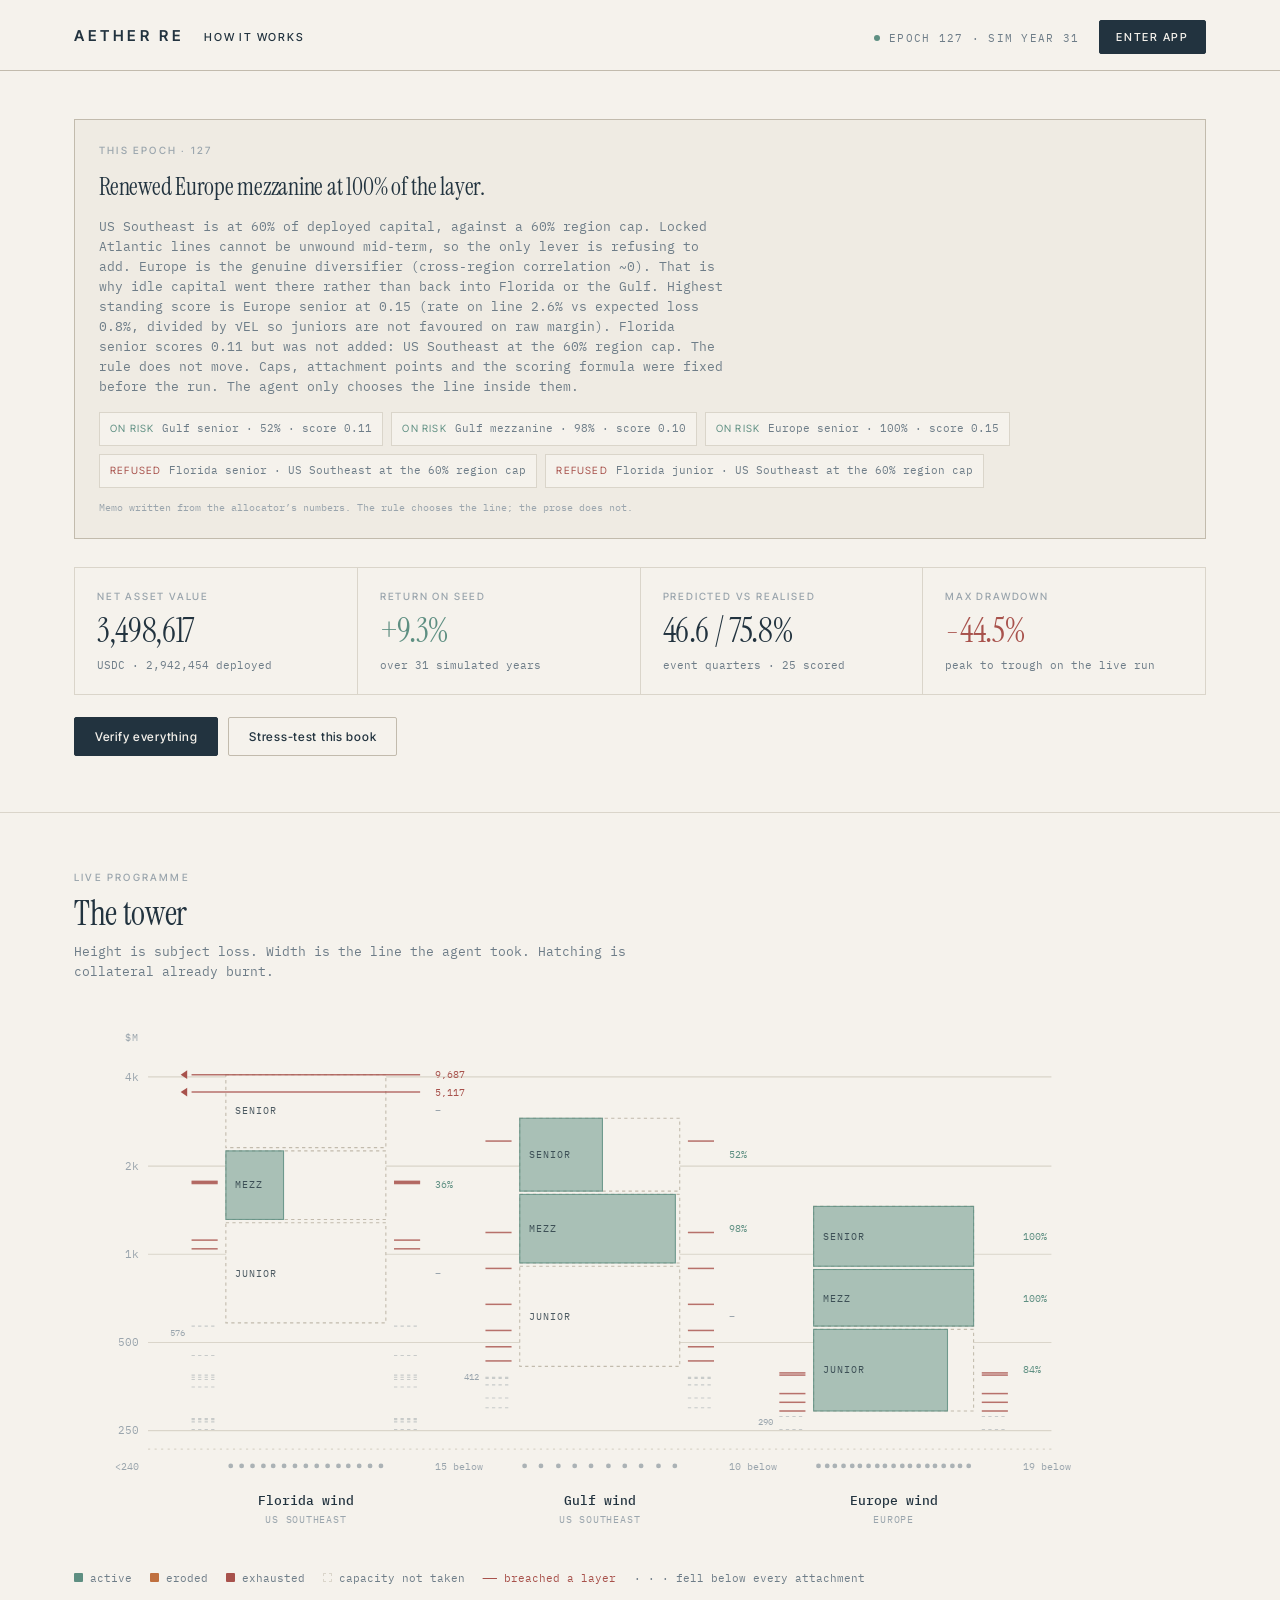
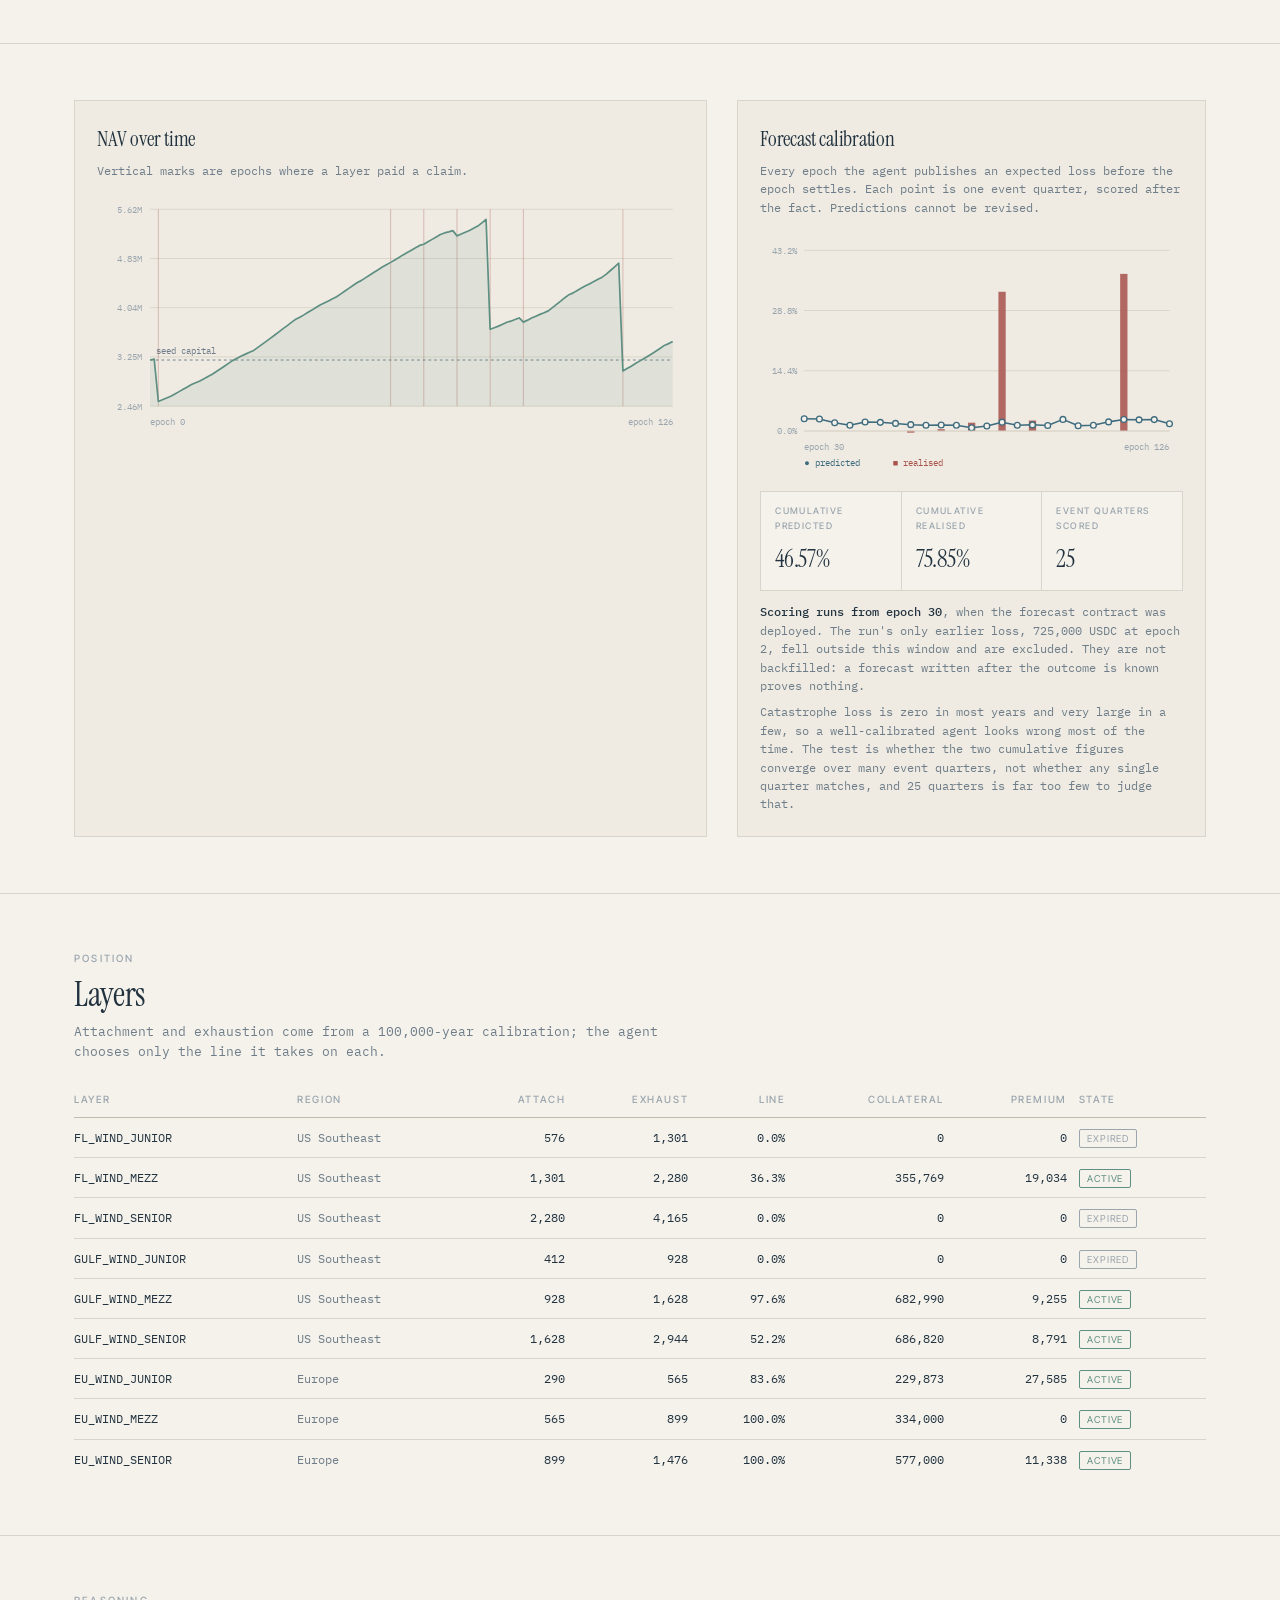
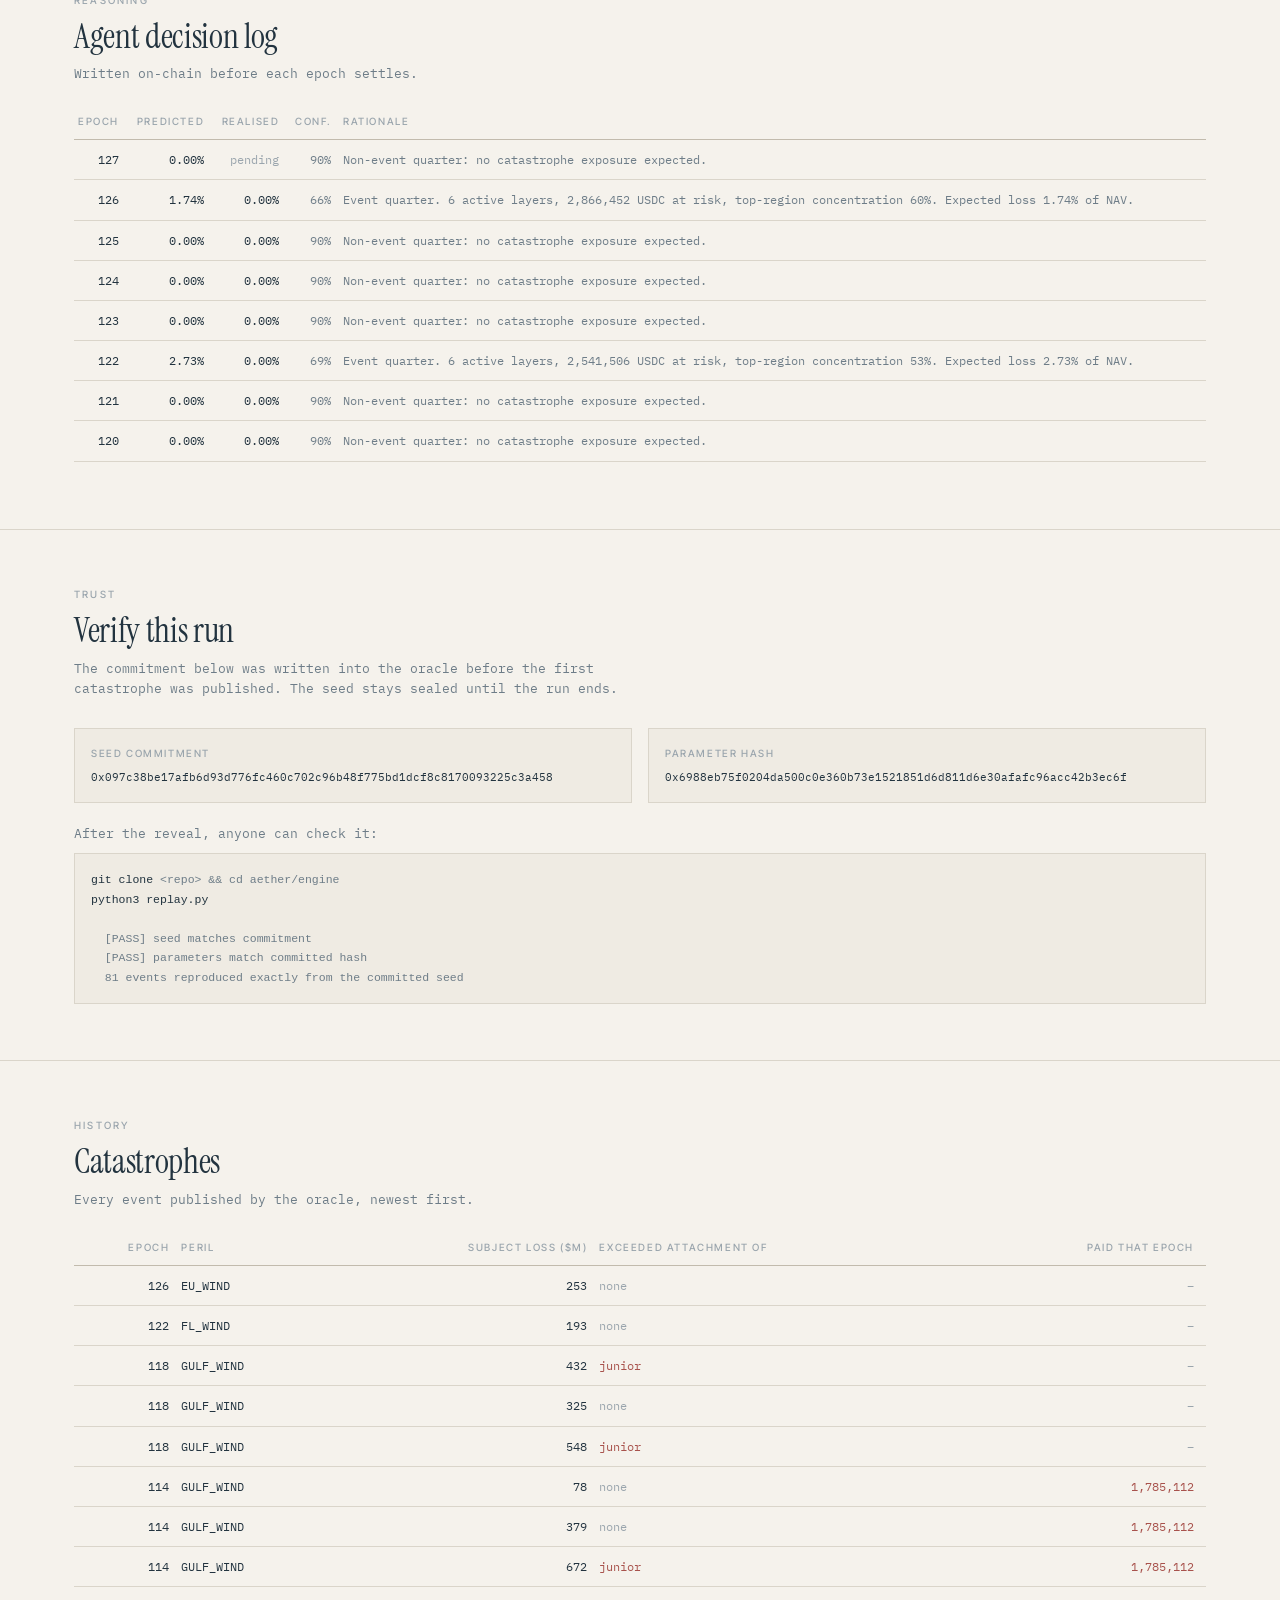
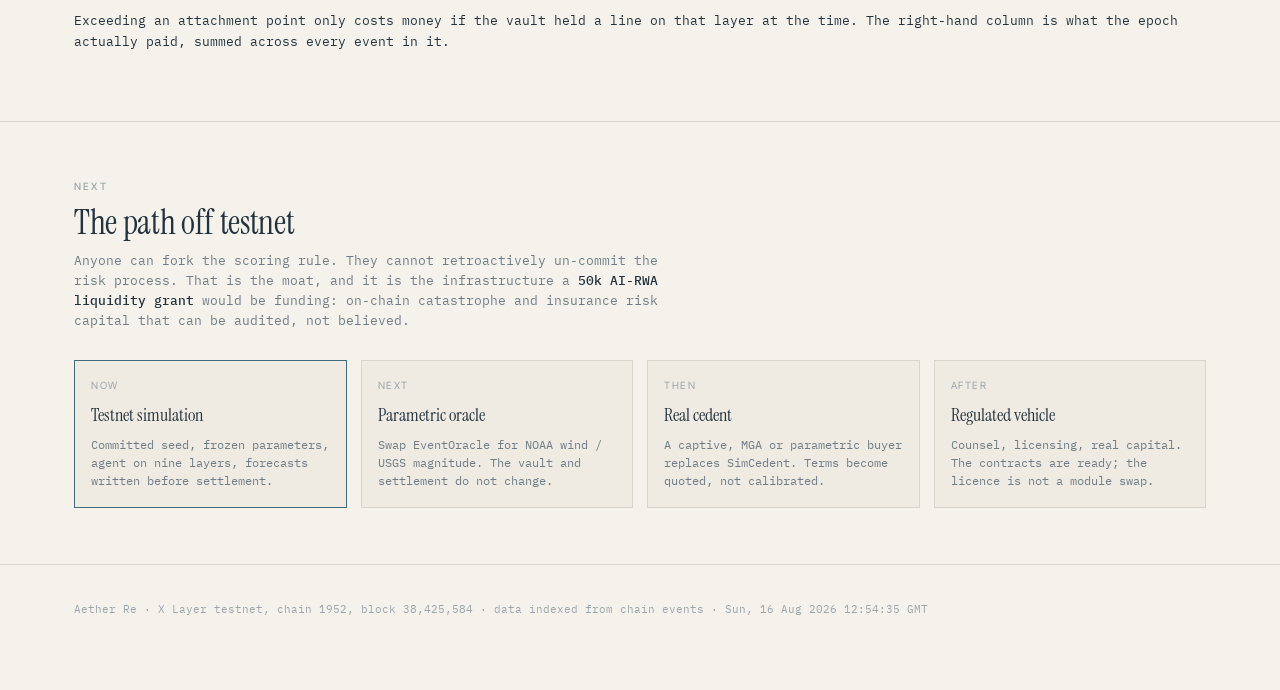
==== dashboard/book.html @ 7426221d "Split the site: a quiet landing, Enter app for deposit and position, and a How it works page." ====
<!DOCTYPE html>
<html lang="en">
<head>
<meta charset="utf-8">
<meta name="viewport" content="width=device-width, initial-scale=1">
<title>Aether Re: how it works</title>
<link rel="preconnect" href="https://fonts.googleapis.com">
<link rel="preconnect" href="https://fonts.gstatic.com" crossorigin>
<link href="https://fonts.googleapis.com/css2?family=Instrument+Serif:ital@0;1&family=Inter+Tight:wght@400;500;600&family=IBM+Plex+Mono:wght@300;400;500&display=swap" rel="stylesheet">
<style>
:root{
  /* drawn from the mark: warm paper, navy ink, sage */
  --ground:#F5F2EC;
  --surface:#EFEBE3;
  --surface-2:#E7E2D8;
  --rule:#DAD5CA;
  --rule-strong:#C2BBAD;
  --text:#22333F;
  --muted:#6E7D88;
  --dim:#9AA5AD;

  --safe:#5E8F82;      /* sage, from the mark */
  --attached:#B8893C;
  --eroding:#C0703F;
  --exhausted:#A8524C;
  --agent:#3E6B7E;

  --mono:"IBM Plex Mono",ui-monospace,SFMono-Regular,Menlo,monospace;
  --display:"Instrument Serif",Georgia,serif;
  --sans:"Inter Tight","Helvetica Neue",Arial,sans-serif;
}
*{box-sizing:border-box}
html{-webkit-text-size-adjust:100%}
html,body{width:100%;max-width:100%;overflow-x:hidden}
body{
  margin:0;background:var(--ground);color:var(--text);
  font-family:var(--mono);font-size:13px;font-weight:400;line-height:1.6;
  -webkit-font-smoothing:antialiased;
}
a{color:var(--agent);text-decoration:none;border-bottom:1px solid rgba(62,107,126,.35)}
a:hover,a:focus-visible{border-bottom-color:var(--agent)}
:focus-visible{outline:2px solid var(--agent);outline-offset:2px}

.wrap{width:100%;max-width:1180px;margin:0 auto;padding:0 24px;
  box-sizing:border-box}

/* ---- masthead ---- */
.masthead{border-bottom:1px solid var(--rule-strong);background:var(--ground);
  position:sticky;top:0;z-index:20}
.masthead .wrap{display:flex;align-items:baseline;gap:20px;
  flex-wrap:wrap;padding-top:20px;padding-bottom:16px}
.wordmark{font-family:var(--sans);font-weight:600;font-size:15px;
  letter-spacing:.24em;text-transform:uppercase;margin:0}
a.wordmark{color:var(--text);border:none}
.wordmark span{color:var(--muted);font-weight:400;letter-spacing:.14em}
.chain{color:var(--dim);font-size:10.5px;letter-spacing:.12em;text-transform:uppercase}
.epoch-badge{margin-left:auto;display:flex;align-items:center;gap:9px;
  font-size:10.5px;letter-spacing:.12em;text-transform:uppercase;color:var(--muted)}
.pulse{width:6px;height:6px;border-radius:50%;background:var(--safe);
  box-shadow:0 0 0 0 rgba(94,143,130,.5);animation:pulse 2.4s infinite}
@keyframes pulse{70%{box-shadow:0 0 0 7px rgba(94,143,130,0)}
  100%{box-shadow:0 0 0 0 rgba(94,143,130,0)}}

/* ---- simulation disclosure ---- */
.disclosure{background:var(--surface);border-bottom:1px solid var(--rule);
  font-size:11.5px;color:var(--muted)}
.disclosure .wrap{padding:11px 24px}
.lede,.disclosure .wrap{overflow-wrap:break-word;word-wrap:break-word}
.disclosure strong{color:var(--text);font-weight:500}

/* ---- sections ---- */
section{padding:56px 0;border-bottom:1px solid var(--rule)}
.eyebrow{font-size:10px;letter-spacing:.22em;text-transform:uppercase;
  color:var(--dim);margin:0 0 10px;font-family:var(--sans);font-weight:500}
h2{font-family:var(--display);font-weight:400;font-size:34px;
  letter-spacing:-.01em;margin:0 0 8px;line-height:1.1}
.lede{color:var(--muted);margin:0 0 30px;max-width:74ch;font-size:12.5px}
.lede b{color:var(--text);font-weight:500}
.sitenav{display:flex;gap:20px;font-family:var(--sans);font-size:11px;font-weight:500;
  letter-spacing:.16em;text-transform:uppercase}
.sitenav a{border:none;color:var(--dim)}
.sitenav a:hover{color:var(--text)}
.sitenav a[aria-current="page"]{color:var(--text)}
.enter{margin-left:0;position:relative}
.enter-btn{font-family:var(--sans);font-size:11px;font-weight:500;letter-spacing:.16em;
  text-transform:uppercase;background:var(--text);color:var(--ground);
  border:1px solid var(--text);padding:9px 16px;border-radius:2px;cursor:pointer}
.enter-btn:hover{background:#2C4150;border-color:#2C4150}
.enter-menu{position:absolute;right:0;top:calc(100% + 8px);min-width:168px;
  background:var(--ground);border:1px solid var(--rule-strong);padding:6px 0;z-index:30}
.enter-menu a{display:block;padding:10px 16px;border:none;color:var(--text);
  font-family:var(--sans);font-size:11px;font-weight:500;letter-spacing:.14em;text-transform:uppercase}
.enter-menu a:hover{background:var(--surface)}
.sec-head{display:flex;align-items:flex-end;justify-content:space-between;gap:20px;flex-wrap:wrap}
.tower-sec{display:flex;flex-direction:column}
.cta{font-family:var(--sans);font-size:12px;font-weight:500;letter-spacing:.06em;
  padding:11px 20px;border:1px solid var(--text);background:var(--text);color:var(--ground);
  border-radius:2px;white-space:nowrap;margin-bottom:6px}
.cta:hover{background:#2C4150;border-color:#2C4150;color:var(--ground)}
button.act,button.ghost{font-family:var(--sans);font-size:12px;font-weight:500;letter-spacing:.06em;
  padding:11px 20px;border:1px solid var(--text);background:var(--text);color:var(--ground);
  border-radius:2px;cursor:pointer}
button.ghost{background:none;color:var(--text);border-color:var(--rule-strong)}
button.ghost:hover{background:var(--surface-2);border-color:var(--text)}
button.act:hover{background:#2C4150;border-color:#2C4150;color:var(--ground)}
.actions{display:flex;flex-wrap:wrap;gap:10px;margin:22px 0 0}

/* ---- hero / this epoch ---- */
.hero{padding-top:48px}
.hero h2{font-size:40px;max-width:22ch}
.tagline{color:var(--muted);margin:0 0 28px;max-width:68ch;font-size:13px}
.decision{border:1px solid var(--rule-strong);background:var(--surface);padding:22px 24px;margin:0 0 28px}
.decision h3{font-family:var(--display);font-size:24px;font-weight:400;margin:0 0 10px;letter-spacing:-.01em}
.decision .memo{color:var(--muted);margin:0 0 16px;max-width:78ch;font-size:12.5px}
.decision .memo b{color:var(--text);font-weight:500}
.whys{display:flex;flex-wrap:wrap;gap:8px}
.why{border:1px solid var(--rule);background:var(--ground);padding:7px 10px;font-size:11px;color:var(--muted)}
.why em{font-style:normal;color:var(--text);font-family:var(--sans);font-size:10px;
  letter-spacing:.12em;text-transform:uppercase;margin-right:8px}
.why.took em{color:var(--safe)} .why.refused em{color:var(--exhausted)}
.source{font-size:10px;color:var(--dim);margin:12px 0 0}

/* ---- verify / stress panels ---- */
.panel-run{border:1px solid var(--rule);background:var(--surface);padding:20px 22px;margin-top:16px}
.panel-run h3{font-family:var(--display);font-size:22px;font-weight:400;margin:0 0 6px}
.check{display:flex;gap:12px;align-items:flex-start;padding:10px 0;border-bottom:1px solid var(--rule)}
.check:last-child{border-bottom:none}
.mark{flex:0 0 52px;font-size:10px;letter-spacing:.14em;text-transform:uppercase;
  font-family:var(--sans);font-weight:500;padding-top:2px}
.mark.pass{color:var(--safe)} .mark.fail{color:var(--exhausted)} .mark.sealed{color:var(--attached)}
.check p{margin:0;color:var(--text)}
.check .detail{color:var(--muted);font-size:11px;margin-top:4px;word-break:break-word}
.stress-grid{display:grid;gap:1px;background:var(--rule);border:1px solid var(--rule);
  grid-template-columns:repeat(auto-fit,minmax(150px,1fr));margin:16px 0}
.stress-grid div{background:var(--ground);padding:12px 14px}
.stress-grid span{display:block;font-size:9px;letter-spacing:.16em;text-transform:uppercase;
  color:var(--dim);margin-bottom:6px;font-family:var(--sans);font-weight:500}
.stress-grid b{font-family:var(--display);font-size:22px;font-weight:400}
.roadmap{display:grid;gap:14px}
@media(min-width:760px){.roadmap{grid-template-columns:repeat(4,1fr)}}
.step-card{border:1px solid var(--rule);background:var(--surface);padding:16px}
.step-card .num{font-family:var(--sans);font-size:10px;letter-spacing:.16em;text-transform:uppercase;
  color:var(--dim);display:block;margin-bottom:8px}
.step-card h3{font-family:var(--display);font-size:18px;font-weight:400;margin:0 0 6px}
.step-card p{margin:0;color:var(--muted);font-size:11.5px}
.step-card.now{border-color:var(--agent)}

@media(max-width:640px){
  html,body{max-width:100vw;overflow-x:hidden}
  .wrap{padding:0 16px;max-width:100vw}
  .masthead .wrap,.disclosure .wrap{padding-left:20px;padding-right:20px}
  section{padding:34px 0}
  h2{font-size:26px}
  .stat dd{font-size:26px}
  .tower-sec .sec-head{display:contents}
  .tower-title{order:1}
  .tower-sec .lede{order:2}
  .tower-wrap{order:3}
  .legend{order:4}
  .tower-sec .cta{order:5;width:100%;text-align:center;margin:22px 0 0}
  .masthead .wrap{
    display:flex;flex-direction:column;align-items:flex-start;
    gap:8px;padding:20px 20px 18px}
  .wordmark{order:1;white-space:nowrap}
  .epoch-badge{order:2;margin-left:0;letter-spacing:.08em}
  .enter{order:2;margin-left:0}
  .sitenav{order:3;width:100%;gap:24px;padding-top:10px}
  .cal-sum{grid-template-columns:1fr}
  table{font-size:11.5px}
  th,td{padding-right:8px}
  .panel{padding:16px}
  .hero h2{font-size:28px}
  .decision{padding:18px 16px}
  .actions{flex-direction:column}
  .actions button{width:100%}
  .roadmap{grid-template-columns:1fr 1fr}
}

/* ---- tower ---- */
.tower-wrap{width:100%;max-width:100%;min-width:0;padding-bottom:8px}
.tower{display:block;width:100%;max-width:100%;height:auto}
.legend{display:flex;flex-wrap:wrap;gap:18px;margin-top:22px;
  font-size:11px;color:var(--muted)}
.legend i{display:inline-block;width:9px;height:9px;margin-right:7px;
  vertical-align:baseline;border-radius:1px}

/* ---- stats ---- */
.stats{display:grid;gap:1px;background:var(--rule);
  grid-template-columns:repeat(auto-fit,minmax(178px,1fr));
  border:1px solid var(--rule)}
.stat{background:var(--ground);padding:20px 22px}
.stat dt{font-size:10px;letter-spacing:.18em;text-transform:uppercase;
  color:var(--dim);margin:0 0 10px;font-family:var(--sans);font-weight:500}
.stat dd{margin:0;font-family:var(--display);font-weight:400;
  font-size:34px;letter-spacing:-.01em;line-height:1}
.stat .sub{font-family:var(--mono);font-size:11px;font-weight:400;
  color:var(--muted);letter-spacing:0;margin-top:9px}
.pos{color:var(--safe)} .neg{color:var(--exhausted)}

/* ---- charts ---- */
.grid-2{display:grid;gap:30px;grid-template-columns:1fr}
@media(min-width:900px){.grid-2{grid-template-columns:1.35fr 1fr}}
.panel{border:1px solid var(--rule);background:var(--surface);padding:22px}
.panel h3{font-family:var(--display);font-size:21px;font-weight:400;
  margin:0 0 5px;letter-spacing:-.01em}
.panel p.note{color:var(--muted);font-size:11.5px;margin:0 0 16px}
.panel p.note b{color:var(--text);font-weight:500}
svg.chart{display:block;width:100%;height:auto}

/* ---- tables ---- */
table{width:100%;border-collapse:collapse;font-size:12px}
th{text-align:left;font-weight:500;color:var(--dim);font-size:10px;
  letter-spacing:.16em;text-transform:uppercase;padding:0 12px 10px 0;
  border-bottom:1px solid var(--rule-strong);white-space:nowrap;
  font-family:var(--sans)}
td{padding:10px 12px 10px 0;border-bottom:1px solid var(--rule);
  vertical-align:top}
td.num,th.num{text-align:right;font-variant-numeric:tabular-nums}
tr:last-child td{border-bottom:none}
.tag{font-size:9.5px;letter-spacing:.1em;text-transform:uppercase;
  padding:3px 7px;border:1px solid currentColor;border-radius:2px;
  font-family:var(--sans)}
.t-active{color:var(--safe)} .t-exhausted{color:var(--exhausted)}
.t-expired{color:var(--dim)}
.scroll{max-height:360px;overflow-y:auto;overflow-x:auto;width:100%;max-width:100%;min-width:0}
.tablebox{overflow-x:auto;width:100%;max-width:100%;min-width:0;-webkit-overflow-scrolling:touch}
table{min-width:560px}

.cal-sum{display:grid;grid-template-columns:repeat(3,1fr);gap:1px;background:var(--rule);
  border:1px solid var(--rule);margin-top:18px}
.cal-sum div{background:var(--ground);padding:12px 14px}
.cal-sum span{display:block;font-size:9px;letter-spacing:.16em;text-transform:uppercase;
  color:var(--dim);margin-bottom:7px;font-family:var(--sans);font-weight:500}
.cal-sum b{font-family:var(--display);font-size:24px;font-weight:400;letter-spacing:-.01em}

/* ---- verification ---- */
.verify{display:grid;gap:16px;grid-template-columns:1fr}
@media(min-width:760px){.verify{grid-template-columns:1fr 1fr}}
.hashbox{border:1px solid var(--rule);padding:16px;background:var(--surface)}
.hashbox dt{font-size:10px;letter-spacing:.16em;text-transform:uppercase;
  color:var(--dim);margin-bottom:8px;font-family:var(--sans);font-weight:500}
.hashbox dd{margin:0;font-size:11px;word-break:break-all;color:var(--text)}
pre{background:var(--surface);border:1px solid var(--rule);padding:16px;
  overflow-x:auto;font-size:11.5px;margin:0;color:var(--muted);line-height:1.7}
pre b{color:var(--text);font-weight:500}

footer{padding:36px 0 72px;color:var(--dim);font-size:11px}
.err{color:var(--muted);padding:70px 0;font-size:13px}

@media(prefers-reduced-motion:reduce){
  *{animation:none!important;transition:none!important}
}
</style>
</head>
<body>

<header class="masthead">
  <div class="wrap">
    <a class="wordmark" href="./" style="border:none">Aether Re</a>
    <nav class="sitenav">
      <a href="book.html" aria-current="page">How it works</a>
    </nav>
    <span class="epoch-badge"><span class="pulse"></span><span id="epochBadge">–</span></span>
    <div class="enter">
      <button type="button" class="enter-btn" aria-expanded="false" aria-haspopup="true">Enter app</button>
      <div class="enter-menu" hidden>
        <a href="deposit.html">Deposit</a>
        <a href="position.html">Position</a>
      </div>
    </div>
  </div>
</header>

<main id="app">
  <div class="wrap err" id="boot">Loading chain data…</div>
</main>

<footer><div class="wrap">
  Aether Re · <span id="chainFoot">X Layer testnet</span> · data indexed from chain events
  · <span id="stamp"></span>
</div></footer>

<script>
const $ = (s,r=document)=>r.querySelector(s);
const fmt = (n,d=0)=>n.toLocaleString("en-US",{minimumFractionDigits:d,maximumFractionDigits:d});
const pct = (n,d=1)=>(n*100).toFixed(d)+"%";
const esc = s=>String(s).replace(/[&<>"]/g,c=>({"&":"&amp;","<":"&lt;",">":"&gt;",'"':"&quot;"}[c]));
const short = h=>h.slice(0,10)+"…"+h.slice(-8);

const PERILS=[{id:0,name:"FL_WIND",label:"Florida wind",region:"US Southeast"},
              {id:1,name:"GULF_WIND",label:"Gulf wind",region:"US Southeast"},
              {id:2,name:"EU_WIND",label:"Europe wind",region:"Europe"}];

function stateColor(l){
  if(l.state==="exhausted") return "var(--exhausted)";
  if(l.state==="expired")   return "var(--dim)";
  return l.erosion>0.02 ? "var(--eroding)" : "var(--safe)";
}

/* ---------- signature: the tower ---------- */
/*
   One coordinate system. Every x is derived from the column origin and every
   y from the loss scale; nothing is placed by eye. Strokes land on half-pixel
   centres so 1px rules render crisp rather than as 2px grey smears, and rects
   land on whole pixels so their edges stay hard.

   Markers are NOT snapped to tower boundaries. A catastrophe sits at its
   actual subject loss; moving it onto the nearest attachment point would
   misstate the data. What is uniform is every marker's length, weight and
   distance from the bar.
*/
const G = {
  W:1040, H:486,
  padL:78, padR:152, padT:44, padB:96,
  barW:148,          // identical for all three columns
  stubLen:24,        // every marker stub, same length
  stubGap:7,         // bar edge to stub, same on both sides
  trancheGap:2,      // separation between contiguous tranches
  lo:240, hi:4600,   // loss axis
};
const gx = v => Math.round(v);            // rect edges
const gs = v => Math.round(v) + 0.5;      // stroke centres

function tower(d){
  const {W,H,padL,padR,padT,padB,barW,stubLen,stubGap,trancheGap,lo,hi} = G;
  const plotH = H - padT - padB;
  const colW  = (W - padL - padR) / PERILS.length;
  const y  = v => padT + (Math.log(hi)-Math.log(v))/(Math.log(hi)-Math.log(lo))*plotH;
  const clampY = v => Math.max(padT+14, Math.min(padT+plotH, y(v)));
  const gutterY = gx(H - padB + 28);

  // shared x offsets, identical in every column
  const OX = {
    bar:      0,
    barEnd:   barW,
    stubL0:  -stubGap - stubLen,
    stubL1:  -stubGap,
    stubR0:   barW + stubGap,
    stubR1:   barW + stubGap + stubLen,
    label:    barW + stubGap + stubLen + 14,
    attachX: -stubGap - stubLen - 6,
  };

  let s = `<svg class="tower" viewBox="0 0 ${W} ${H}" width="100%" preserveAspectRatio="xMidYMid meet" role="img" aria-label="Reinsurance tower: nine layers by attachment and exhaustion, with catastrophe events">`;
  s += `<defs><pattern id="eroded" width="6" height="6" patternTransform="rotate(45)" patternUnits="userSpaceOnUse">
      <rect width="6" height="6" fill="var(--exhausted)" fill-opacity="0.12"/>
      <line x1="0" y1="0" x2="0" y2="6" stroke="var(--exhausted)" stroke-opacity="0.45" stroke-width="2"/>
    </pattern></defs>`;

  // ---- loss grid, spanning the full plot ----
  const gridL = gx(padL - 10), gridR = gx(W - padR + 10);
  [250,500,1000,2000,4000].forEach(v=>{
    const yy = gs(y(v));
    s += `<line x1="${gridL}" y1="${yy}" x2="${gridR}" y2="${yy}" stroke="var(--rule)" stroke-width="1"/>`;
    s += `<text x="${gridL-8}" y="${yy+3.5}" text-anchor="end" font-size="10" fill="var(--dim)">${v>=1000?(v/1000)+"k":v}</text>`;
  });
  s += `<text x="${gridL-8}" y="${gx(padT)-16}" text-anchor="end" font-size="9" fill="var(--dim)" letter-spacing="1">$M</text>`;
  s += `<line x1="${gridL}" y1="${gs(gutterY-16)}" x2="${gridR}" y2="${gs(gutterY-16)}" stroke="var(--rule)" stroke-dasharray="2 4"/>`;
  s += `<text x="${gridL-8}" y="${gutterY+4}" text-anchor="end" font-size="9" fill="var(--dim)">&lt;${lo}</text>`;

  PERILS.forEach((p,i)=>{
    const x0 = gx(padL + colW*i + (colW-barW)/2);
    const X  = k => x0 + OX[k];
    const layers = d.layers.filter(l=>l.peril===p.id).sort((a,b)=>a.tranche-b.tranche);
    const cats   = d.catastrophes.filter(c=>c.peril===p.id);

    // ---- markers: collapse events landing on the same pixel row ----
    let below = 0;
    const offscale = [], rows = new Map();
    cats.forEach(c=>{
      const breached = layers.some(l=>c.subjectLoss > l.attachment);
      if(!breached && c.subjectLoss < lo){ below++; return; }
      if(c.subjectLoss > hi){ offscale.push(c); return; }
      const key = gx(clampY(c.subjectLoss));
      const row = rows.get(key) || {breached:false, items:[]};
      row.breached = row.breached || breached;
      row.items.push(c);
      rows.set(key, row);
    });

    [...rows.entries()].forEach(([yy,row])=>{
      const col = row.breached ? "var(--exhausted)" : "var(--muted)";
      const w   = row.breached ? 1.4 : 1;
      const o   = row.breached ? 0.8 : 0.34;
      const dash= row.breached ? "" : ' stroke-dasharray="3 3"';
      const tip = row.items.map(c=>`epoch ${c.epoch}: ${fmt(c.subjectLoss)}M`).join(" · ");
      s += `<g stroke="${col}" stroke-width="${w}" stroke-opacity="${o}"${dash}>
              <line x1="${X('stubL0')}" y1="${gs(yy)}" x2="${X('stubL1')}" y2="${gs(yy)}"/>
              <line x1="${X('stubR0')}" y1="${gs(yy)}" x2="${X('stubR1')}" y2="${gs(yy)}"/>
              <title>${tip}</title></g>`;
    });

    // ---- layers ----
    layers.forEach(l=>{
      const yTop = gx(y(l.exhaustion)) + trancheGap;
      const yBot = gx(y(l.attachment));
      const h = Math.max(3, yBot - yTop);
      const col = stateColor(l);
      const taken = Math.max(0, Math.min(1, (l.linePercent||0)/100));

      s += `<rect x="${gs(x0)}" y="${gs(yTop)}" width="${barW-1}" height="${h-1}"
              fill="var(--ground)" stroke="var(--rule-strong)" stroke-width="1" stroke-dasharray="3 3"/>`;
      if(taken > 0.001){
        const tw = gx(barW * taken);
        s += `<rect x="${gs(x0)}" y="${gs(yTop)}" width="${tw-1}" height="${h-1}"
                fill="${col}" fill-opacity="${l.state==='exhausted'?0.18:0.5}"
                stroke="${col}" stroke-opacity="0.85" stroke-width="1"/>`;
        if(l.erosion > 0.01){
          const eh = gx(h * Math.min(1,l.erosion));
          s += `<rect x="${gx(x0)}" y="${gx(yBot-eh)}" width="${tw}" height="${eh}" fill="url(#eroded)"/>`;
        }
      }
      s += `<title>${l.name} · attach ${fmt(l.attachment)} exhaust ${fmt(l.exhaustion)} · line ${l.linePercent.toFixed(1)}% · ${l.state}${l.erosion>0.01?' · '+pct(l.erosion,0)+' eroded':''}</title>`;
    });

    // ---- labels, on the same two x columns in every group ----
    layers.forEach(l=>{
      const yTop = gx(y(l.exhaustion)) + trancheGap;
      const yBot = gx(y(l.attachment));
      const h = yBot - yTop;
      if(h <= 18) return;
      const col = stateColor(l);
      const taken = Math.max(0, Math.min(1, (l.linePercent||0)/100));
      const ty = gx(yTop + h/2) + 3;
      s += `<text x="${x0+9}" y="${ty}" font-size="9.5" letter-spacing="0.9"
              fill="var(--text)" fill-opacity="0.8">${l.trancheName.toUpperCase()}</text>`;
      s += `<text x="${X('label')}" y="${ty}" font-size="9.5"
              fill="${taken>0.001?col:'var(--dim)'}">${taken>0.001?l.linePercent.toFixed(0)+'%':'–'}</text>`;
    });

    if(layers.length){
      s += `<text x="${X('attachX')}" y="${gx(y(layers[0].attachment))+12}" text-anchor="end"
              font-size="8.5" fill="var(--dim)">${fmt(layers[0].attachment)}</text>`;
    }

    // ---- off-scale events, one row each, evenly pitched ----
    offscale.sort((a,b)=>b.subjectLoss-a.subjectLoss).forEach((c,k)=>{
      const yy = gs(padT + 14 + k*16);
      s += `<line x1="${X('stubL0')}" y1="${yy}" x2="${X('stubR1')}" y2="${yy}"
              stroke="var(--exhausted)" stroke-width="1.4" stroke-opacity="0.8"/>`;
      s += `<path d="M${X('stubL0')-4},${yy+4} L${X('stubL0')-10},${yy} L${X('stubL0')-4},${yy-4} Z"
              fill="var(--exhausted)"/>`;
      s += `<text x="${X('label')}" y="${yy+3.5}" font-size="9.5" fill="var(--exhausted)"
              >${fmt(c.subjectLoss)}<title>epoch ${c.epoch}, above axis</title></text>`;
    });

    // ---- gutter ----
    if(below){
      const dots = Math.min(below, 24);
      const pitch = (barW-10)/Math.max(1,dots-1);
      for(let k=0;k<dots;k++){
        s += `<circle cx="${gx(x0+5+k*pitch)}" cy="${gutterY}" r="2.2" fill="var(--muted)" fill-opacity="0.55"/>`;
      }
      s += `<text x="${X('label')}" y="${gutterY+3.5}" font-size="9" fill="var(--dim)">${below} below</text>`;
    }

    const cx = gx(x0 + barW/2);
    s += `<text x="${cx}" y="${H-32}" text-anchor="middle" font-size="11.5" fill="var(--text)" font-weight="500">${p.label}</text>`;
    s += `<text x="${cx}" y="${H-16}" text-anchor="middle" font-size="9" fill="var(--dim)" letter-spacing="0.7">${p.region.toUpperCase()}</text>`;
  });

  return s + "</svg>";
}

/* ---------- NAV ---------- */
function navChart(d){
  const W=620,H=250,padL=56,padR=12,padT=14,padB=28;
  const e=d.epochs; if(!e.length) return "<p class='note'>No epochs settled yet.</p>";
  const navs=e.map(p=>p.nav), lo=Math.min(...navs,d.vault.seedCapital)*0.97,
        hi=Math.max(...navs,d.vault.seedCapital)*1.03;
  const X=i=>padL+i/Math.max(1,e.length-1)*(W-padL-padR);
  const Y=v=>padT+(hi-v)/(hi-lo)*(H-padT-padB);

  let s=`<svg class="chart" viewBox="0 0 ${W} ${H}" role="img" aria-label="Net asset value by epoch">`;
  for(let k=0;k<=4;k++){
    const v=lo+(hi-lo)*k/4;
    s+=`<line x1="${padL}" y1="${Y(v)}" x2="${W-padR}" y2="${Y(v)}" stroke="var(--rule)" stroke-width="1"/>`;
    s+=`<text x="${padL-8}" y="${Y(v)+3.5}" text-anchor="end" font-size="9.5" fill="var(--dim)">${(v/1e6).toFixed(2)}M</text>`;
  }
  // seed capital reference
  s+=`<line x1="${padL}" y1="${Y(d.vault.seedCapital)}" x2="${W-padR}" y2="${Y(d.vault.seedCapital)}" stroke="var(--muted)" stroke-dasharray="3 3" stroke-width="1"/>`;
  s+=`<text x="${padL+6}" y="${Y(d.vault.seedCapital)-6}" font-size="9" fill="var(--muted)">seed capital</text>`;

  // loss epochs as vertical marks
  e.forEach((p,i)=>{ if(p.losses>0)
    s+=`<line x1="${X(i)}" y1="${padT}" x2="${X(i)}" y2="${H-padB}" stroke="var(--exhausted)" stroke-opacity="0.35" stroke-width="1"/>`;});

  const path=e.map((p,i)=>`${i?"L":"M"}${X(i).toFixed(1)},${Y(p.nav).toFixed(1)}`).join("");
  s+=`<path d="${path}L${X(e.length-1)},${H-padB}L${X(0)},${H-padB}Z" fill="var(--safe)" fill-opacity="0.11"/>`;
  s+=`<path d="${path}" fill="none" stroke="var(--safe)" stroke-width="1.8" stroke-linejoin="round"/>`;
  s+=`<text x="${padL}" y="${H-8}" font-size="9.5" fill="var(--dim)">epoch ${e[0].epoch}</text>`;
  s+=`<text x="${W-padR}" y="${H-8}" text-anchor="end" font-size="9.5" fill="var(--dim)">epoch ${e[e.length-1].epoch}</text>`;
  return s+"</svg>";
}

/* ---------- calibration ---------- */
function calibration(d){
  const ev=d.forecasts.filter(f=>f.resolved && f.epoch%4===2);
  if(!ev.length) return `<p class="note">No event quarters resolved yet. Forecasts for
    non-event quarters are structurally zero and carry no signal.</p>`;

  const W=440,H=250,padL=46,padR=14,padT=18,padB=44;
  const plotH=H-padT-padB, plotW=W-padL-padR;
  const mx=Math.max(120,...ev.map(f=>Math.max(f.predictedBps,f.realizedBps)))*1.15;
  const X=i=>padL+(ev.length===1?plotW/2:i/(ev.length-1)*plotW);
  const Y=v=>padT+plotH-(v/mx)*plotH;
  const bw=Math.max(4,Math.min(16,plotW/ev.length*0.5));

  const sumP=ev.reduce((a,f)=>a+f.predictedBps,0);
  const sumR=ev.reduce((a,f)=>a+f.realizedBps,0);

  let s=`<svg class="chart" viewBox="0 0 ${W} ${H}" role="img"
    aria-label="Predicted and realised loss for each event quarter">`;
  for(let k=0;k<=3;k++){
    const v=mx*k/3;
    s+=`<line x1="${padL}" y1="${Y(v)}" x2="${W-padR}" y2="${Y(v)}" stroke="var(--rule)"/>`;
    s+=`<text x="${padL-7}" y="${Y(v)+3.5}" text-anchor="end" font-size="9" fill="var(--dim)">${(v/100).toFixed(1)}%</text>`;
  }
  // realised, as bars
  ev.forEach((f,i)=>{
    const h=Math.max(f.realizedBps>0?2:0,(f.realizedBps/mx)*plotH);
    if(h>0) s+=`<rect x="${X(i)-bw/2}" y="${Y(f.realizedBps)}" width="${bw}" height="${h}"
      fill="var(--exhausted)" fill-opacity="0.85"><title>epoch ${f.epoch}: realised ${(f.realizedBps/100).toFixed(2)}%</title></rect>`;
  });
  // predicted, as a line with markers
  const path=ev.map((f,i)=>`${i?"L":"M"}${X(i).toFixed(1)},${Y(f.predictedBps).toFixed(1)}`).join("");
  s+=`<path d="${path}" fill="none" stroke="var(--agent)" stroke-width="1.6" stroke-linejoin="round"/>`;
  ev.forEach((f,i)=>{
    s+=`<circle cx="${X(i)}" cy="${Y(f.predictedBps)}" r="3" fill="var(--ground)"
      stroke="var(--agent)" stroke-width="1.4"><title>epoch ${f.epoch}: predicted ${(f.predictedBps/100).toFixed(2)}%</title></circle>`;
  });
  s+=`<line x1="${padL}" y1="${padT+plotH}" x2="${W-padR}" y2="${padT+plotH}" stroke="var(--rule)"/>`;
  s+=`<text x="${padL}" y="${H-24}" font-size="9" fill="var(--dim)">epoch ${ev[0].epoch}</text>`;
  s+=`<text x="${W-padR}" y="${H-24}" text-anchor="end" font-size="9" fill="var(--dim)">epoch ${ev[ev.length-1].epoch}</text>`;
  s+=`<text x="${padL}" y="${H-8}" font-size="9.5" fill="var(--agent)">&#9679; predicted</text>`;
  s+=`<text x="${padL+92}" y="${H-8}" font-size="9.5" fill="var(--exhausted)">&#9632; realised</text>`;
  s+="</svg>";

  // Losses that landed before AgentLog was deployed are outside the scored
  // window. They are disclosed rather than backfilled: writing a forecast
  // after seeing the outcome would destroy the point of publishing one first.
  const first=ev[0].epoch;
  const priorLoss=d.epochs.filter(e=>e.epoch<first && e.losses>0);
  const priorTotal=priorLoss.reduce((a,e)=>a+e.losses,0);

  s+=`<div class="cal-sum">
    <div><span>Cumulative predicted</span><b>${(sumP/100).toFixed(2)}%</b></div>
    <div><span>Cumulative realised</span><b>${(sumR/100).toFixed(2)}%</b></div>
    <div><span>Event quarters scored</span><b>${ev.length}</b></div>
  </div>
  <p class="note" style="margin:12px 0 0"><b>Scoring runs from epoch ${first}</b>, when the forecast
    contract was deployed.${priorLoss.length?` The run's ${priorLoss.length===1?"only":priorLoss.length}
    earlier loss${priorLoss.length===1?"":"es"}, ${fmt(priorTotal)} USDC at epoch
    ${priorLoss.map(e=>e.epoch).join(", ")}, fell outside this window and are excluded. They are not
    backfilled: a forecast written after the outcome is known proves nothing.`:""}</p>
  <p class="note" style="margin:8px 0 0">Catastrophe loss is zero in most years and very large in a few,
    so a well-calibrated agent looks wrong most of the time. The test is whether the two cumulative
    figures converge over many event quarters, not whether any single quarter matches, and
    ${ev.length} quarter${ev.length===1?"":"s"} is far too few to judge that.</p>`;
  return s;
}

const NICE={FL_WIND_JUNIOR:"Florida junior",FL_WIND_MEZZ:"Florida mezzanine",
  FL_WIND_SENIOR:"Florida senior",GULF_WIND_JUNIOR:"Gulf junior",
  GULF_WIND_MEZZ:"Gulf mezzanine",GULF_WIND_SENIOR:"Gulf senior",
  EU_WIND_JUNIOR:"Europe junior",EU_WIND_MEZZ:"Europe mezzanine",
  EU_WIND_SENIOR:"Europe senior"};
const nice=n=>NICE[n]||n;

function hero(d){
  const v=d.vault;
  const b=d.brief||{headline:"The agent is on risk.",body:"",taken:[],refused:[],actions:[],source:"rule",constraints:{}};
  const evQ=(d.forecasts||[]).filter(f=>f.resolved && f.epoch%4===2);
  const pred=v.predBps!=null?v.predBps:evQ.reduce((a,f)=>a+f.predictedBps,0);
  const real=v.realBps!=null?v.realBps:evQ.reduce((a,f)=>a+(f.realizedBps||0),0);
  const dd=v.maxDrawdown!=null?v.maxDrawdown:0;
  const took=b.taken.slice(0,3).map(t=>`<span class="why took"><em>On risk</em>${nice(t.name)} · ${t.linePercent.toFixed(0)}% · score ${t.score.toFixed(2)}</span>`).join("");
  const refused=b.refused.filter(t=>t.score>0).slice(0,2).map(t=>{
    const why=t.caps&&t.caps[0]?t.caps[0]:"off-risk this term";
    return `<span class="why refused"><em>Refused</em>${nice(t.name)} · ${why}</span>`;
  }).join("");
  const src=b.source==="rule"
    ? "Memo written from the allocator’s numbers. The rule chooses the line; the prose does not."
    : "Memo drafted by grok-4.5 from the allocator’s numbers. The rule still chooses the line.";
  return `
  <section class="hero"><div class="wrap">
    <div class="decision">
      <p class="eyebrow">This epoch · ${b.epoch!=null?b.epoch:v.epoch}</p>
      <h3>${esc(b.headline)}</h3>
      <p class="memo">${esc(b.body)}</p>
      <div class="whys">${took}${refused}</div>
      <p class="source">${src}</p>
    </div>

    <dl class="stats">
      <div class="stat"><dt>Net asset value</dt>
        <dd>${fmt(v.nav)}</dd><div class="sub">USDC · ${fmt(v.deployed)} deployed</div></div>
      <div class="stat"><dt>Return on seed</dt>
        <dd class="${v.totalReturn>=0?"pos":"neg"}">${v.totalReturn>=0?"+":""}${pct(v.totalReturn)}</dd>
        <div class="sub">over ${Math.floor(v.epoch/4)} simulated years</div></div>
      <div class="stat"><dt>Predicted vs realised</dt>
        <dd>${(pred/100).toFixed(1)} / ${(real/100).toFixed(1)}%</dd>
        <div class="sub">event quarters · ${evQ.length} scored</div></div>
      <div class="stat"><dt>Max drawdown</dt>
        <dd class="neg">${pct(dd)}</dd>
        <div class="sub">peak to trough on the live run</div></div>
    </dl>

    <div class="actions">
      <button class="act" id="verifyBtn" type="button">Verify everything</button>
      <button class="ghost" id="stressBtn" type="button">Stress-test this book</button>
    </div>
    <div class="panel-run" id="verifyPanel" hidden></div>
    <div class="panel-run" id="stressPanel" hidden></div>
  </div></section>`;
}

function mountVerify(d){
  const checks=(d.verify&&d.verify.checks)||[];
  const panel=$("#verifyPanel");
  if(!panel||!checks.length) return;
  panel.hidden=false;
  panel.innerHTML=`<h3>Verify this run</h3>
    <p class="note" style="color:var(--muted);font-size:11.5px;margin:0 0 12px">
      Four checks can be run while the seed is sealed. The fifth is the point
      of sealing it.</p>
    <div id="checkList"></div>`;
  const list=$("#checkList");
  checks.forEach((c,i)=>{
    setTimeout(()=>{
      const mark=c.ok===true?"pass":c.ok===false?"fail":"sealed";
      const label=c.ok===true?"Pass":c.ok===false?"Fail":"Sealed";
      const row=document.createElement("div");
      row.className="check";
      row.innerHTML=`<span class="mark ${mark}">${label}</span>
        <div><p>${esc(c.label)}</p><div class="detail">${esc(c.detail)}</div></div>`;
      list.appendChild(row);
    }, 280*i);
  });
}

function mountStress(d){
  const s=d.stress;
  const panel=$("#stressPanel");
  if(!panel||!s) return;
  panel.hidden=false;
  const layers=(s.lossByLayer||[]).slice(0,4).map(l=>
    `<span class="why"><em>${(l.share*100).toFixed(0)}%</em>${esc(l.nice||nice(l.name))}</span>`
  ).join("");
  panel.innerHTML=`<h3>Stress-test of the standing book</h3>
    <p class="note" style="color:var(--muted);font-size:11.5px;margin:0 0 4px">${esc(s.note)}</p>
    <div class="stress-grid">
      <div><span>One-year premium</span><b>${fmt(s.annualPremium)}</b></div>
      <div><span>Mean year P&amp;L</span><b class="${s.meanYearPnl>=0?"pos":"neg"}">${s.meanYearPnl>=0?"+":""}${fmt(s.meanYearPnl)}</b></div>
      <div><span>P(loss year)</span><b>${pct(s.pLossYear)}</b></div>
      <div><span>P(year &gt; 10% NAV)</span><b>${pct(s.pTenPct)}</b></div>
      <div><span>Worst year loss</span><b class="neg">${fmt(s.worstYear.loss)}</b></div>
      <div><span>30-year median return</span><b class="${s.pathMedianReturn>=0?"pos":"neg"}">${s.pathMedianReturn>=0?"+":""}${pct(s.pathMedianReturn)}</b></div>
      <div><span>30-year 5th-pct drawdown</span><b class="neg">${pct(s.pathP05Drawdown!=null?s.pathP05Drawdown:s.pathMaxDrawdown)}</b></div>
      <div><span>P(lose money over 30y)</span><b>${pct(s.pathPLoss)}</b></div>
    </div>
    <p class="note" style="color:var(--muted);font-size:11.5px;margin:0 0 8px">
      ${fmt(s.years)} years, ${s.paths} paths of ${s.horizon} years.
      Layers that paid, by share of stressed loss:</p>
    <div class="whys">${layers}</div>`;
}

function bindHero(d){
  const vbtn=$("#verifyBtn"), sbtn=$("#stressBtn");
  if(vbtn) vbtn.onclick=()=>{ mountVerify(d); vbtn.disabled=true; };
  if(sbtn) sbtn.onclick=()=>{ mountStress(d); sbtn.disabled=true; };
  if(location.search.includes("demo=1")){
    setTimeout(()=>vbtn&&vbtn.click(), 900);
    setTimeout(()=>sbtn&&sbtn.click(), 2800);
  }
}

/* ---------- render ---------- */
function render(d){
  const v=d.vault, ver=d.verification;
  const rr=d.epochs.filter(e=>e.losses>0).length;

  $("#epochBadge").textContent=`epoch ${v.epoch} · sim year ${Math.floor(v.epoch/4)}`;
  $("#chainFoot").textContent=`${d.chain.name}, chain 1952, block ${fmt(d.chain.head)}`;
  $("#stamp").textContent=new Date(d.generatedAt*1000).toUTCString();

  $("#app").innerHTML=`
  ${hero(d)}
  <section><div class="wrap">
    <div class="tower-sec">
    <div class="sec-head">
      <div class="tower-title"><p class="eyebrow">Live programme</p><h2>The tower</h2></div>
    </div>
    <p class="lede">Height is subject loss. Width is the line the agent took. Hatching is collateral already burnt.</p>
    <div class="tower-wrap">${tower(d)}</div>
    <div class="legend">
      <span><i style="background:var(--safe)"></i>active</span>
      <span><i style="background:var(--eroding)"></i>eroded</span>
      <span><i style="background:var(--exhausted)"></i>exhausted</span>
      <span><i style="border:1px dashed var(--rule);background:none"></i>capacity not taken</span>
      <span style="color:var(--exhausted)">&#9472;&#9472; breached a layer</span>
      <span>&middot; &middot; &middot; fell below every attachment</span>
    </div>
    </div>
  </div></section>

  <section><div class="wrap">
    <div class="grid-2">
      <div class="panel">
        <h3>NAV over time</h3>
        <p class="note">Vertical marks are epochs where a layer paid a claim.</p>
        ${navChart(d)}
      </div>
      <div class="panel">
        <h3>Forecast calibration</h3>
        <p class="note">Every epoch the agent publishes an expected loss before the epoch settles.
          Each point is one event quarter, scored after the fact. Predictions cannot be revised.</p>
        ${calibration(d)}
      </div>
    </div>
  </div></section>

  <section><div class="wrap">
    <p class="eyebrow">Position</p>
    <h2>Layers</h2>
    <p class="lede">Attachment and exhaustion come from a 100,000-year calibration; the agent chooses only
      the line it takes on each.</p>
    <div class="tablebox"><table>
      <thead><tr><th>Layer</th><th>Region</th><th class="num">Attach</th><th class="num">Exhaust</th>
        <th class="num">Line</th><th class="num">Collateral</th><th class="num">Premium</th><th>State</th></tr></thead>
      <tbody>${d.layers.map(l=>`<tr>
        <td>${l.name}</td><td style="color:var(--muted)">${l.regionName}</td>
        <td class="num">${fmt(l.attachment)}</td><td class="num">${fmt(l.exhaustion)}</td>
        <td class="num">${l.linePercent.toFixed(1)}%</td>
        <td class="num">${fmt(l.collateralRemaining)}</td>
        <td class="num">${fmt(l.accruedPremium)}</td>
        <td><span class="tag t-${l.state}">${l.state}</span></td></tr>`).join("")}
      </tbody></table></div>
  </div></section>

  <section><div class="wrap">
    <p class="eyebrow">Reasoning</p>
    <h2>Agent decision log</h2>
    <p class="lede">Written on-chain before each epoch settles.</p>
    <div class="scroll"><table>
      <thead><tr><th class="num">Epoch</th><th class="num">Predicted</th><th class="num">Realised</th>
        <th class="num">Conf.</th><th>Rationale</th></tr></thead>
      <tbody>${[...d.forecasts].reverse().slice(0,40).map(f=>`<tr>
        <td class="num">${f.epoch}</td>
        <td class="num">${(f.predictedBps/100).toFixed(2)}%</td>
        <td class="num">${f.resolved?(f.realizedBps/100).toFixed(2)+"%":"<span style='color:var(--dim)'>pending</span>"}</td>
        <td class="num" style="color:var(--muted)">${(f.confidenceBps/100).toFixed(0)}%</td>
        <td style="color:var(--muted)">${esc(f.rationale)}</td></tr>`).join("")}
      </tbody></table></div>
  </div></section>

  <section><div class="wrap">
    <p class="eyebrow">Trust</p>
    <h2>Verify this run</h2>
    <p class="lede">The commitment below was written into the oracle before the first catastrophe was
      published. ${ver.revealed
        ? "The seed has been revealed, and the replay script reproduces every event."
        : "The seed stays sealed until the run ends."}</p>
    <div class="verify">
      <div class="hashbox"><dt>Seed commitment</dt><dd>${ver.seedCommitment}</dd></div>
      <div class="hashbox"><dt>Parameter hash</dt><dd>${ver.paramHash}</dd></div>
    </div>
    <p class="lede" style="margin-top:20px;margin-bottom:10px">After the reveal, anyone can check it:</p>
    <pre><b>git clone</b> &lt;repo&gt; &amp;&amp; cd aether/engine
<b>python3 replay.py</b>

  [PASS] seed matches commitment
  [PASS] parameters match committed hash
  ${ver.eventCount} events reproduced exactly from the committed seed</pre>
  </div></section>

  <section><div class="wrap">
    <p class="eyebrow">History</p>
    <h2>Catastrophes</h2>
    <p class="lede">Every event published by the oracle, newest first.</p>
    <div class="scroll"><table>
      <thead><tr><th class="num">Epoch</th><th>Peril</th><th class="num">Subject loss ($M)</th>
        <th>Exceeded attachment of</th><th class="num">Paid that epoch</th></tr></thead>
      <tbody>${[...d.catastrophes].reverse().map(c=>{
        const ls=d.layers.filter(l=>l.peril===c.peril);
        const br=ls.filter(l=>c.subjectLoss>l.attachment);
        const ep=d.epochs.find(e=>e.epoch===c.epoch);
        const paid=ep?ep.losses:0;
        return `<tr><td class="num">${c.epoch}</td><td>${c.perilName}</td>
          <td class="num">${fmt(c.subjectLoss)}</td>
          <td style="color:${br.length?"var(--exhausted)":"var(--dim)"}">${
            br.length?br.map(l=>l.trancheName.toLowerCase()).join(", "):"none"}</td>
          <td class="num" style="color:${paid?"var(--exhausted)":"var(--dim)"}">${paid?fmt(paid):"–"}</td></tr>`;
      }).join("")}
      </tbody></table></div>
    <p class="note" style="margin-top:12px">Exceeding an attachment point only costs money if the vault
      held a line on that layer at the time. The right-hand column is what the epoch actually paid, summed
      across every event in it.</p>
  </div></section>

  <section><div class="wrap">
    <p class="eyebrow">Next</p>
    <h2>The path off testnet</h2>
    <p class="lede">Anyone can fork the scoring rule. They cannot retroactively un-commit
      the risk process. That is the moat, and it is the infrastructure a
      <b>50k AI-RWA liquidity grant</b> would be funding: on-chain catastrophe
      and insurance risk capital that can be audited, not believed.</p>
    <div class="roadmap">
      <div class="step-card now"><span class="num">Now</span>
        <h3>Testnet simulation</h3>
        <p>Committed seed, frozen parameters, agent on nine layers, forecasts written before settlement.</p></div>
      <div class="step-card"><span class="num">Next</span>
        <h3>Parametric oracle</h3>
        <p>Swap EventOracle for NOAA wind / USGS magnitude. The vault and settlement do not change.</p></div>
      <div class="step-card"><span class="num">Then</span>
        <h3>Real cedent</h3>
        <p>A captive, MGA or parametric buyer replaces SimCedent. Terms become quoted, not calibrated.</p></div>
      <div class="step-card"><span class="num">After</span>
        <h3>Regulated vehicle</h3>
        <p>Counsel, licensing, real capital. The contracts are ready; the licence is not a module swap.</p></div>
    </div>
  </div></section>`;
  bindHero(d);
}

fetch("data.json?"+Date.now())
  .then(r=>{if(!r.ok)throw new Error("data.json not found. Run: python3 indexer.py");return r.json()})
  .then(render)
  .catch(e=>{$("#boot").textContent=e.message});

const enterBtn=document.querySelector(".enter-btn");
const enterMenu=document.querySelector(".enter-menu");
if(enterBtn&&enterMenu){
  enterBtn.addEventListener("click",e=>{
    e.stopPropagation();
    const open=enterMenu.hidden;
    enterMenu.hidden=!open;
    enterBtn.setAttribute("aria-expanded", open?"true":"false");
  });
  document.addEventListener("click",()=>{
    enterMenu.hidden=true;
    enterBtn.setAttribute("aria-expanded","false");
  });
}
</script>
</body>
</html>
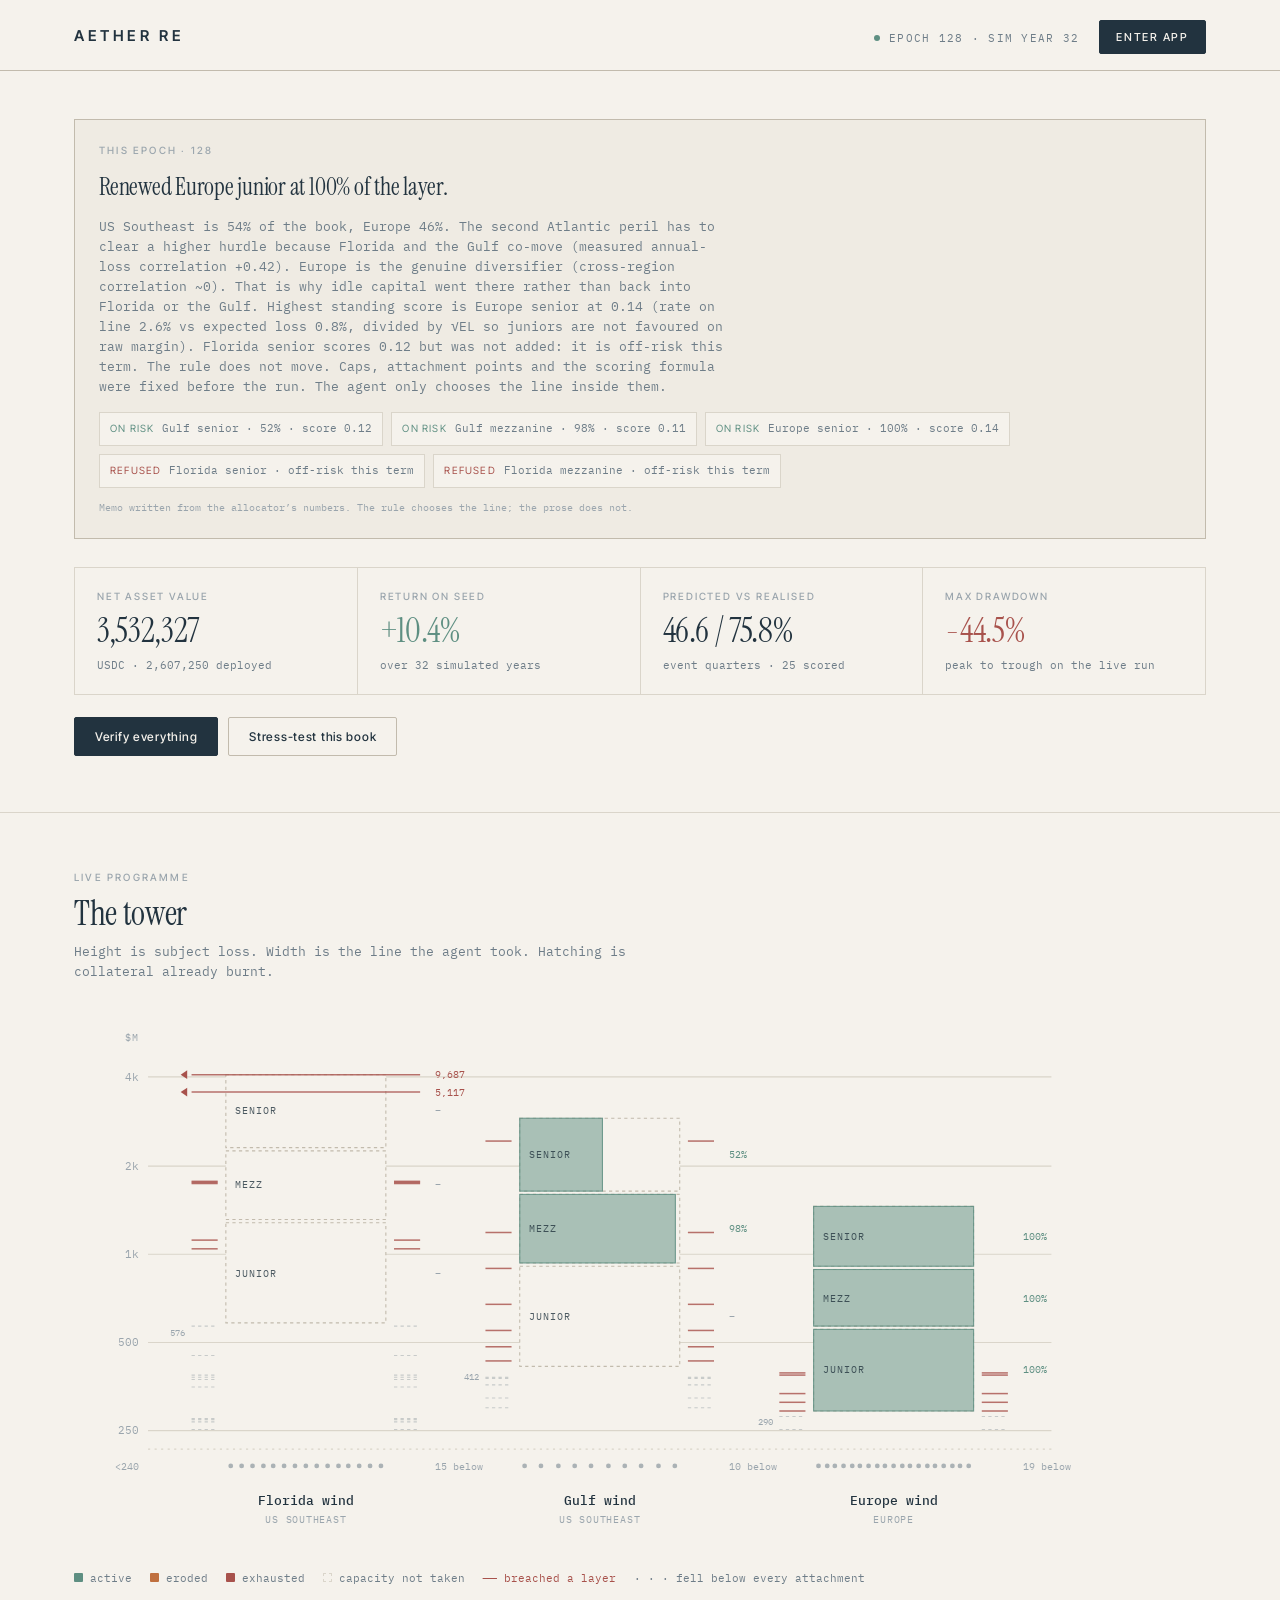
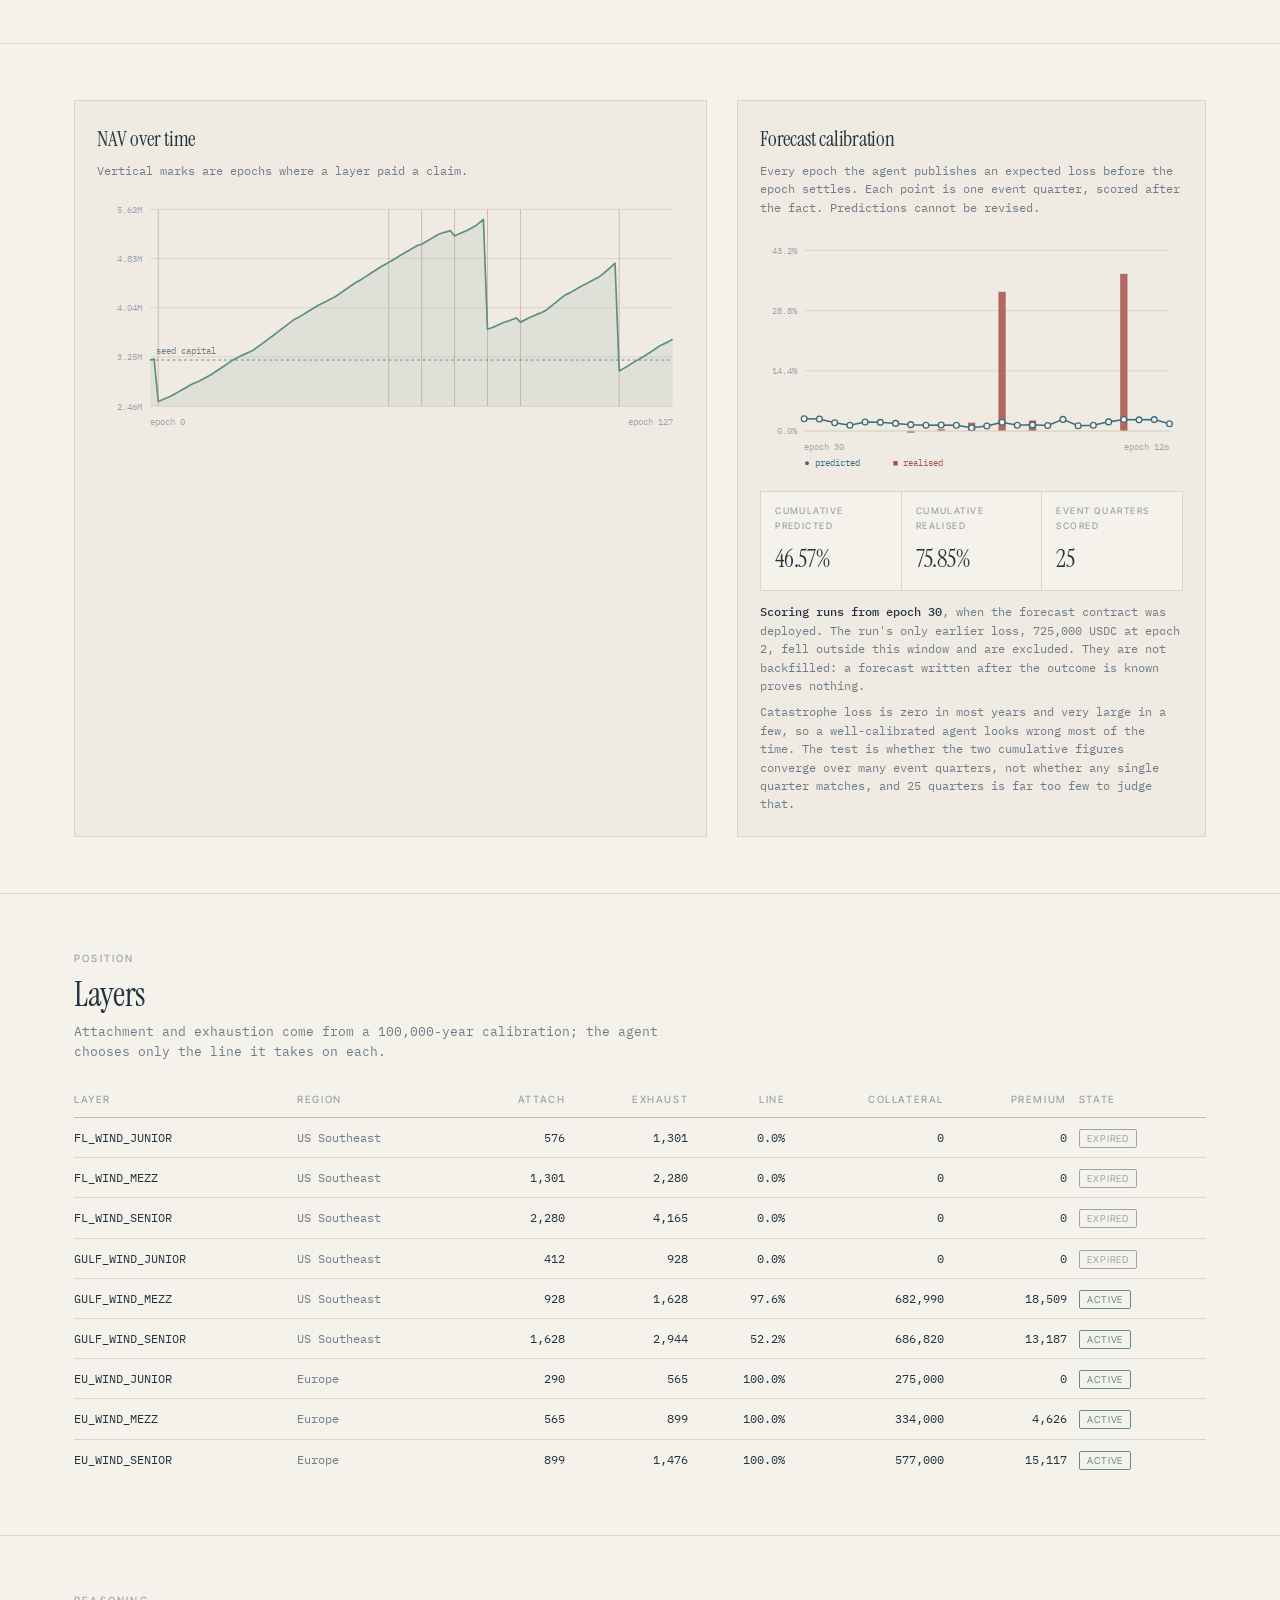
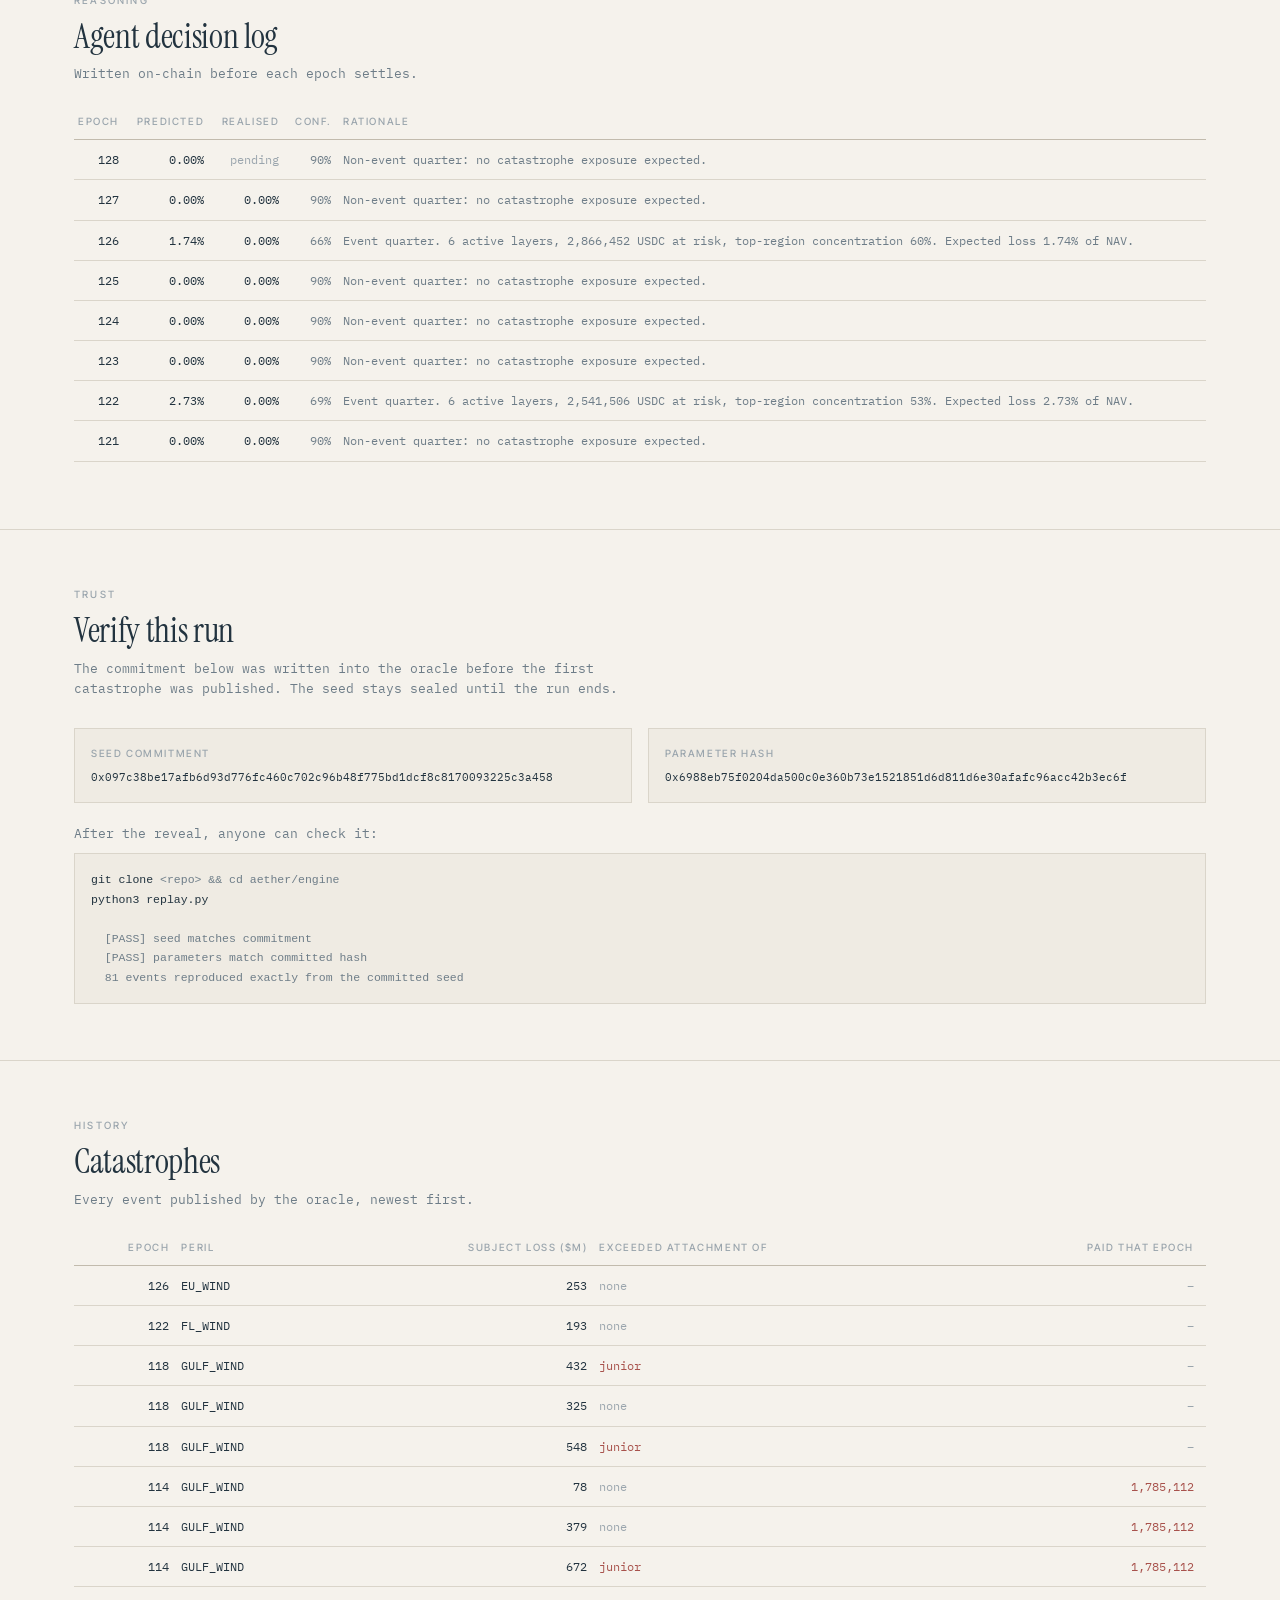
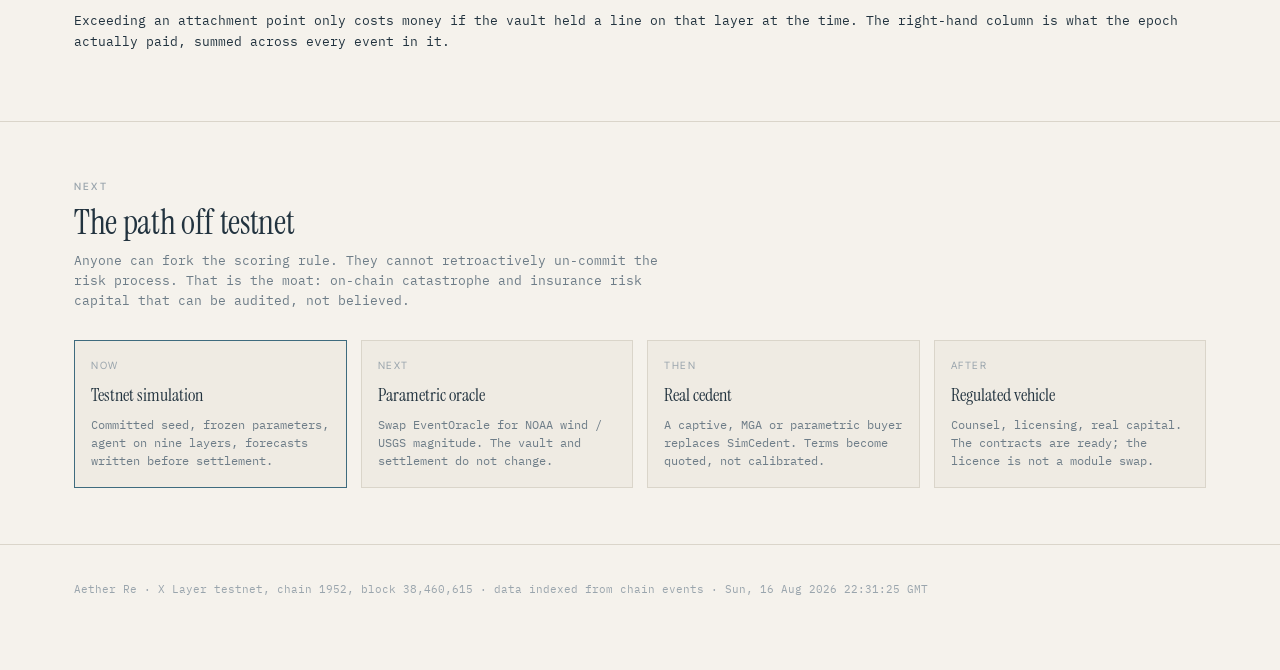
==== commit d84bdf70: "Fix responsive spacing across mobile, tablet, and desktop. Book's masthead epoch badge wrapped into " ====
--- a/dashboard/book.html
+++ b/dashboard/book.html
@@ -76,11 +76,6 @@
   letter-spacing:-.01em;margin:0 0 8px;line-height:1.1}
 .lede{color:var(--muted);margin:0 0 30px;max-width:74ch;font-size:12.5px}
 .lede b{color:var(--text);font-weight:500}
-.sitenav{display:flex;gap:20px;font-family:var(--sans);font-size:11px;font-weight:500;
-  letter-spacing:.16em;text-transform:uppercase}
-.sitenav a{border:none;color:var(--dim)}
-.sitenav a:hover{color:var(--text)}
-.sitenav a[aria-current="page"]{color:var(--text)}
 .enter{margin-left:0;position:relative}
 .enter-btn{font-family:var(--sans);font-size:11px;font-weight:500;letter-spacing:.16em;
   text-transform:uppercase;background:var(--text);color:var(--ground);
@@ -131,19 +126,32 @@
 .check p{margin:0;color:var(--text)}
 .check .detail{color:var(--muted);font-size:11px;margin-top:4px;word-break:break-word}
 .stress-grid{display:grid;gap:1px;background:var(--rule);border:1px solid var(--rule);
-  grid-template-columns:repeat(auto-fit,minmax(150px,1fr));margin:16px 0}
+  grid-template-columns:repeat(4,1fr);margin:16px 0}
 .stress-grid div{background:var(--ground);padding:12px 14px}
 .stress-grid span{display:block;font-size:9px;letter-spacing:.16em;text-transform:uppercase;
   color:var(--dim);margin-bottom:6px;font-family:var(--sans);font-weight:500}
 .stress-grid b{font-family:var(--display);font-size:22px;font-weight:400}
-.roadmap{display:grid;gap:14px}
-@media(min-width:760px){.roadmap{grid-template-columns:repeat(4,1fr)}}
+.roadmap{display:grid;gap:14px;grid-template-columns:repeat(2,1fr)}
+@media(min-width:900px){.roadmap{grid-template-columns:repeat(4,1fr)}}
 .step-card{border:1px solid var(--rule);background:var(--surface);padding:16px}
 .step-card .num{font-family:var(--sans);font-size:10px;letter-spacing:.16em;text-transform:uppercase;
   color:var(--dim);display:block;margin-bottom:8px}
 .step-card h3{font-family:var(--display);font-size:18px;font-weight:400;margin:0 0 6px}
 .step-card p{margin:0;color:var(--muted);font-size:11.5px}
 .step-card.now{border-color:var(--agent)}
+
+/* tablet */
+@media(min-width:641px) and (max-width:1024px){
+  .wrap{padding:0 20px}
+  section{padding:40px 0}
+  h2{font-size:29px}
+  .hero h2{font-size:34px}
+  .decision{padding:20px}
+  .stats{grid-template-columns:repeat(2,1fr)}
+  .stress-grid{grid-template-columns:repeat(2,1fr)}
+  .stat{padding:16px 18px}
+  .stat dd{font-size:29px}
+}
 
 @media(max-width:640px){
   html,body{max-width:100vw;overflow-x:hidden}
@@ -152,6 +160,9 @@
   section{padding:34px 0}
   h2{font-size:26px}
   .stat dd{font-size:26px}
+  .stats{grid-template-columns:1fr 1fr}
+  .stress-grid{grid-template-columns:1fr 1fr}
+  .epoch-badge{display:none}
   .tower-sec .sec-head{display:contents}
   .tower-title{order:1}
   .tower-sec .lede{order:2}
@@ -159,12 +170,10 @@
   .legend{order:4}
   .tower-sec .cta{order:5;width:100%;text-align:center;margin:22px 0 0}
   .masthead .wrap{
-    display:flex;flex-direction:column;align-items:flex-start;
-    gap:8px;padding:20px 20px 18px}
-  .wordmark{order:1;white-space:nowrap}
-  .epoch-badge{order:2;margin-left:0;letter-spacing:.08em}
-  .enter{order:2;margin-left:0}
-  .sitenav{order:3;width:100%;gap:24px;padding-top:10px}
+    display:flex;flex-wrap:nowrap;align-items:center;justify-content:space-between;
+    gap:12px;padding:16px 20px}
+  .wordmark{white-space:nowrap;flex:0 0 auto}
+  .enter{margin:0;flex:0 0 auto}
   .cal-sum{grid-template-columns:1fr}
   table{font-size:11.5px}
   th,td{padding-right:8px}
@@ -173,7 +182,6 @@
   .decision{padding:18px 16px}
   .actions{flex-direction:column}
   .actions button{width:100%}
-  .roadmap{grid-template-columns:1fr 1fr}
 }
 
 /* ---- tower ---- */
@@ -186,7 +194,7 @@
 
 /* ---- stats ---- */
 .stats{display:grid;gap:1px;background:var(--rule);
-  grid-template-columns:repeat(auto-fit,minmax(178px,1fr));
+  grid-template-columns:repeat(4,1fr);
   border:1px solid var(--rule)}
 .stat{background:var(--ground);padding:20px 22px}
 .stat dt{font-size:10px;letter-spacing:.18em;text-transform:uppercase;
@@ -257,9 +265,6 @@
 <header class="masthead">
   <div class="wrap">
     <a class="wordmark" href="./" style="border:none">Aether Re</a>
-    <nav class="sitenav">
-      <a href="book.html" aria-current="page">How it works</a>
-    </nav>
     <span class="epoch-badge"><span class="pulse"></span><span id="epochBadge">–</span></span>
     <div class="enter">
       <button type="button" class="enter-btn" aria-expanded="false" aria-haspopup="true">Enter app</button>
@@ -667,8 +672,15 @@
 
 function bindHero(d){
   const vbtn=$("#verifyBtn"), sbtn=$("#stressBtn");
-  if(vbtn) vbtn.onclick=()=>{ mountVerify(d); vbtn.disabled=true; };
-  if(sbtn) sbtn.onclick=()=>{ mountStress(d); sbtn.disabled=true; };
+  const vpanel=$("#verifyPanel"), spanel=$("#stressPanel");
+  if(vbtn) vbtn.onclick=()=>{
+    if(!vpanel.hidden){ vpanel.hidden=true; vpanel.innerHTML=""; return; }
+    mountVerify(d);
+  };
+  if(sbtn) sbtn.onclick=()=>{
+    if(!spanel.hidden){ spanel.hidden=true; spanel.innerHTML=""; return; }
+    mountStress(d);
+  };
   if(location.search.includes("demo=1")){
     setTimeout(()=>vbtn&&vbtn.click(), 900);
     setTimeout(()=>sbtn&&sbtn.click(), 2800);
@@ -802,9 +814,8 @@
     <p class="eyebrow">Next</p>
     <h2>The path off testnet</h2>
     <p class="lede">Anyone can fork the scoring rule. They cannot retroactively un-commit
-      the risk process. That is the moat, and it is the infrastructure a
-      <b>50k AI-RWA liquidity grant</b> would be funding: on-chain catastrophe
-      and insurance risk capital that can be audited, not believed.</p>
+      the risk process. That is the moat: on-chain catastrophe and insurance
+      risk capital that can be audited, not believed.</p>
     <div class="roadmap">
       <div class="step-card now"><span class="num">Now</span>
         <h3>Testnet simulation</h3>
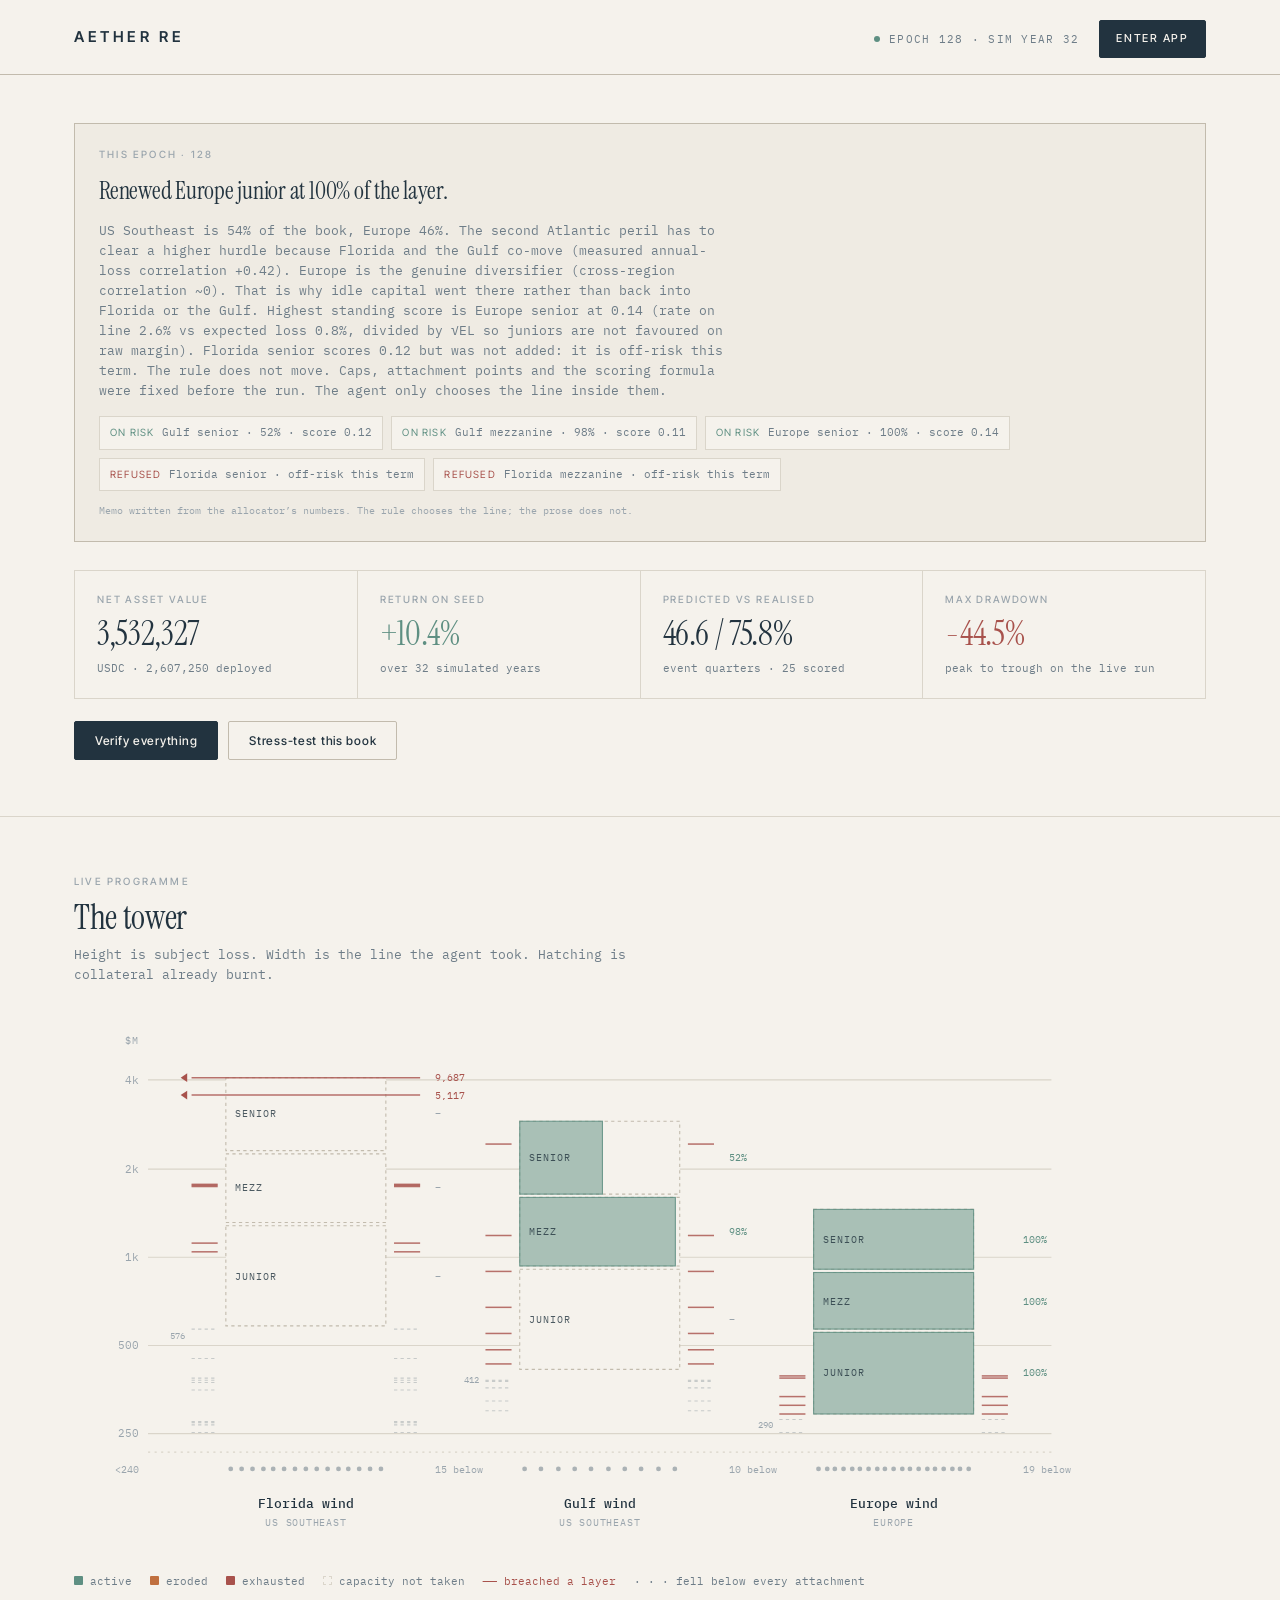
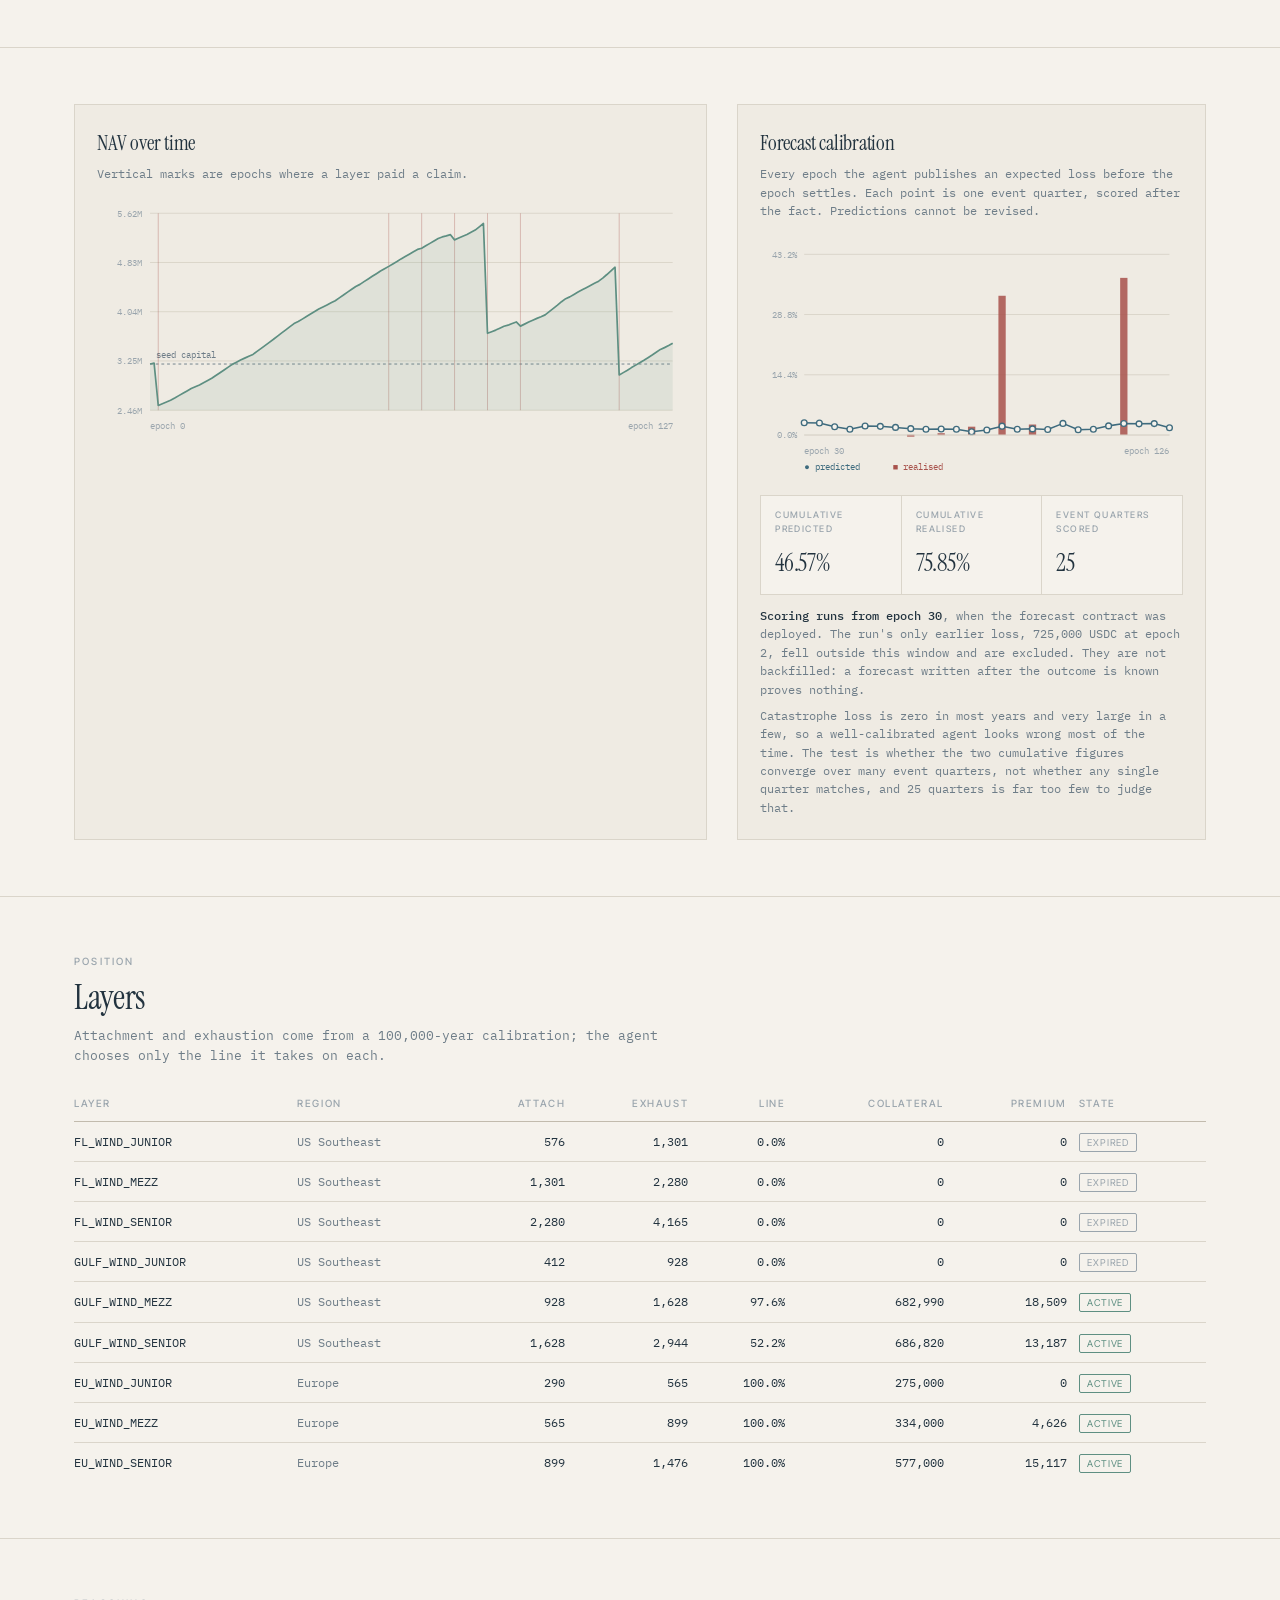
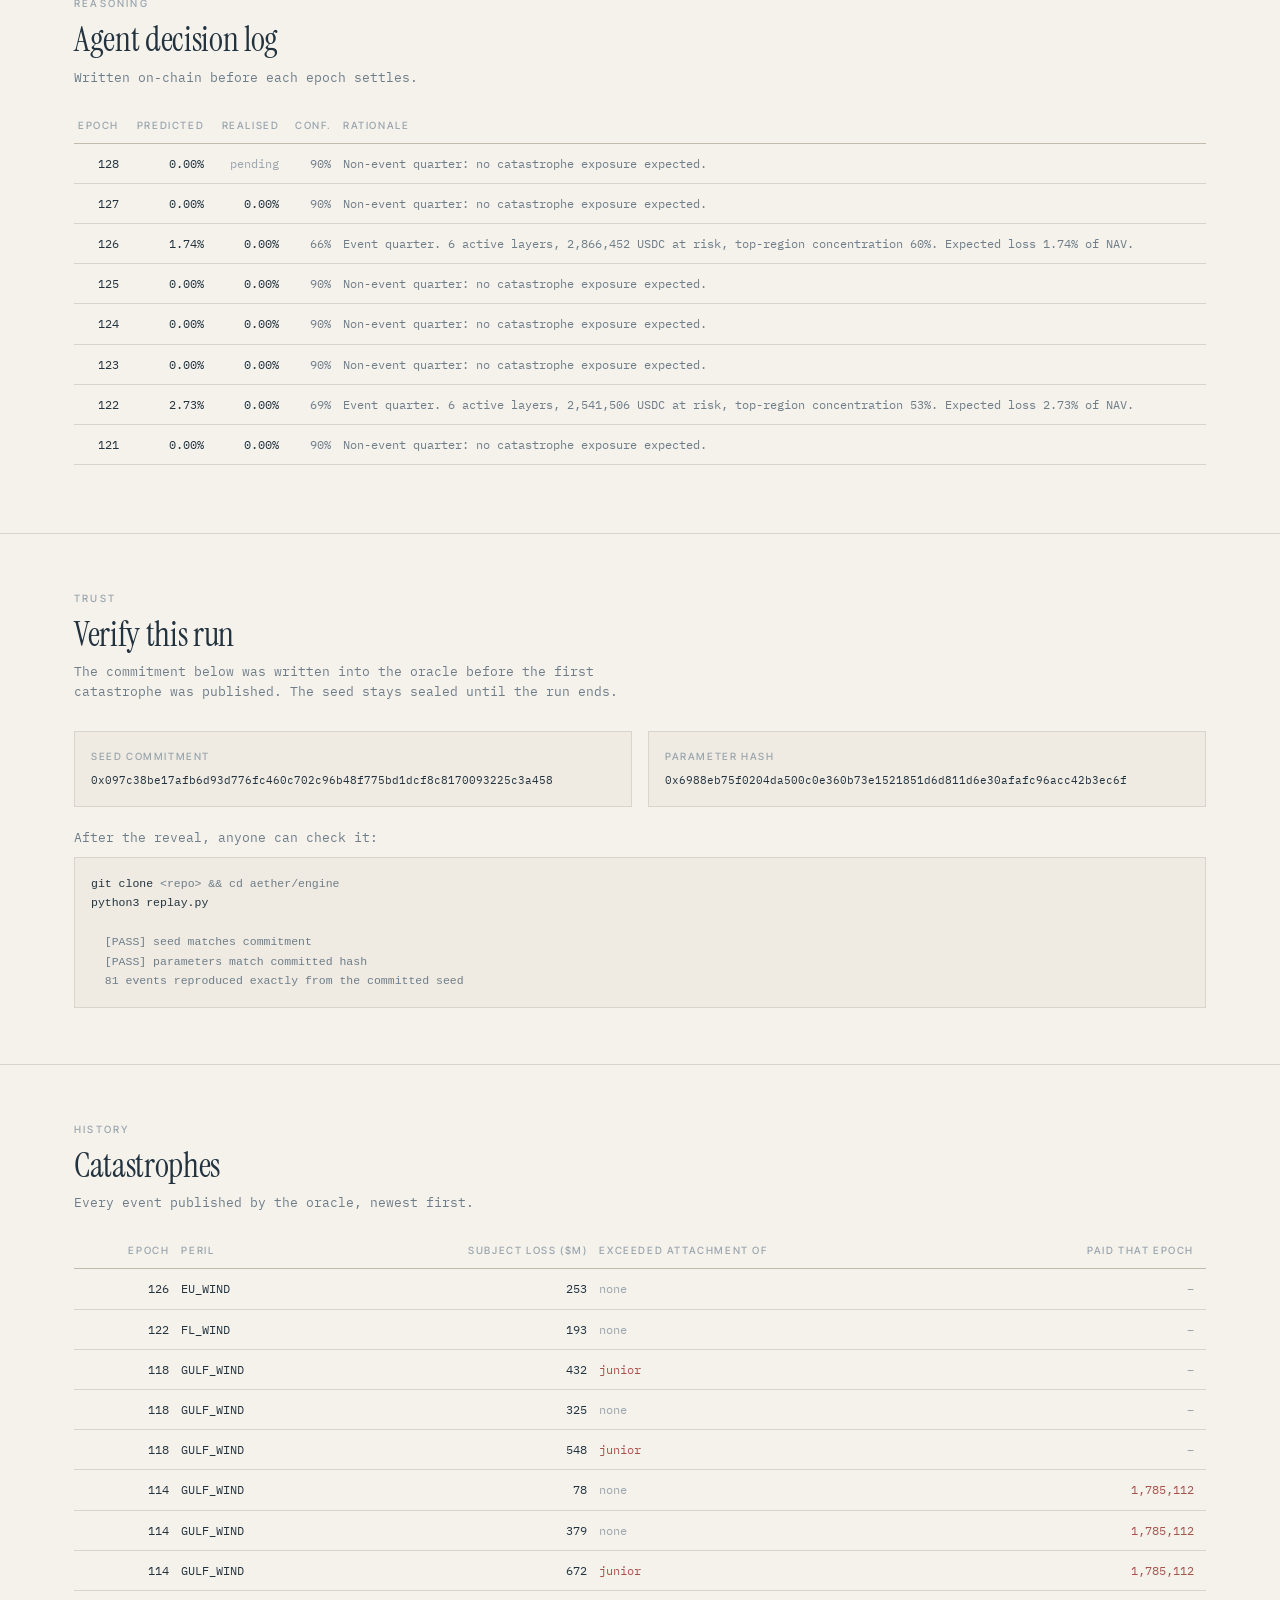
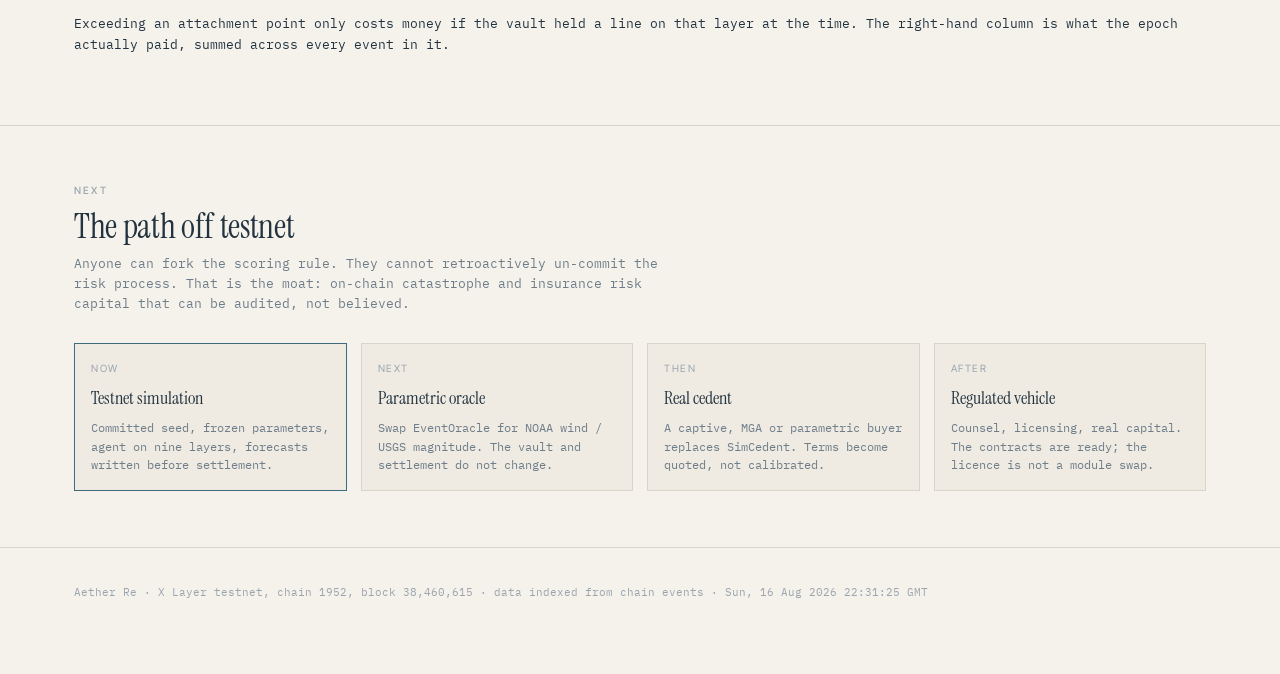
==== commit 45b42169: "Make Enter app a direct link to deposit instead of a dropdown menu. The Enter app button opened a tw" ====
--- a/dashboard/book.html
+++ b/dashboard/book.html
@@ -77,15 +77,10 @@
 .lede{color:var(--muted);margin:0 0 30px;max-width:74ch;font-size:12.5px}
 .lede b{color:var(--text);font-weight:500}
 .enter{margin-left:0;position:relative}
-.enter-btn{font-family:var(--sans);font-size:11px;font-weight:500;letter-spacing:.16em;
+.enter-btn{display:inline-block;font-family:var(--sans);font-size:11px;font-weight:500;letter-spacing:.16em;
   text-transform:uppercase;background:var(--text);color:var(--ground);
   border:1px solid var(--text);padding:9px 16px;border-radius:2px;cursor:pointer}
 .enter-btn:hover{background:#2C4150;border-color:#2C4150}
-.enter-menu{position:absolute;right:0;top:calc(100% + 8px);min-width:168px;
-  background:var(--ground);border:1px solid var(--rule-strong);padding:6px 0;z-index:30}
-.enter-menu a{display:block;padding:10px 16px;border:none;color:var(--text);
-  font-family:var(--sans);font-size:11px;font-weight:500;letter-spacing:.14em;text-transform:uppercase}
-.enter-menu a:hover{background:var(--surface)}
 .sec-head{display:flex;align-items:flex-end;justify-content:space-between;gap:20px;flex-wrap:wrap}
 .tower-sec{display:flex;flex-direction:column}
 .cta{font-family:var(--sans);font-size:12px;font-weight:500;letter-spacing:.06em;
@@ -267,11 +262,7 @@
     <a class="wordmark" href="./" style="border:none">Aether Re</a>
     <span class="epoch-badge"><span class="pulse"></span><span id="epochBadge">–</span></span>
     <div class="enter">
-      <button type="button" class="enter-btn" aria-expanded="false" aria-haspopup="true">Enter app</button>
-      <div class="enter-menu" hidden>
-        <a href="deposit.html">Deposit</a>
-        <a href="position.html">Position</a>
-      </div>
+      <a class="enter-btn" href="deposit.html">Enter app</a>
     </div>
   </div>
 </header>
@@ -839,20 +830,6 @@
   .then(render)
   .catch(e=>{$("#boot").textContent=e.message});
 
-const enterBtn=document.querySelector(".enter-btn");
-const enterMenu=document.querySelector(".enter-menu");
-if(enterBtn&&enterMenu){
-  enterBtn.addEventListener("click",e=>{
-    e.stopPropagation();
-    const open=enterMenu.hidden;
-    enterMenu.hidden=!open;
-    enterBtn.setAttribute("aria-expanded", open?"true":"false");
-  });
-  document.addEventListener("click",()=>{
-    enterMenu.hidden=true;
-    enterBtn.setAttribute("aria-expanded","false");
-  });
-}
 </script>
 </body>
 </html>
